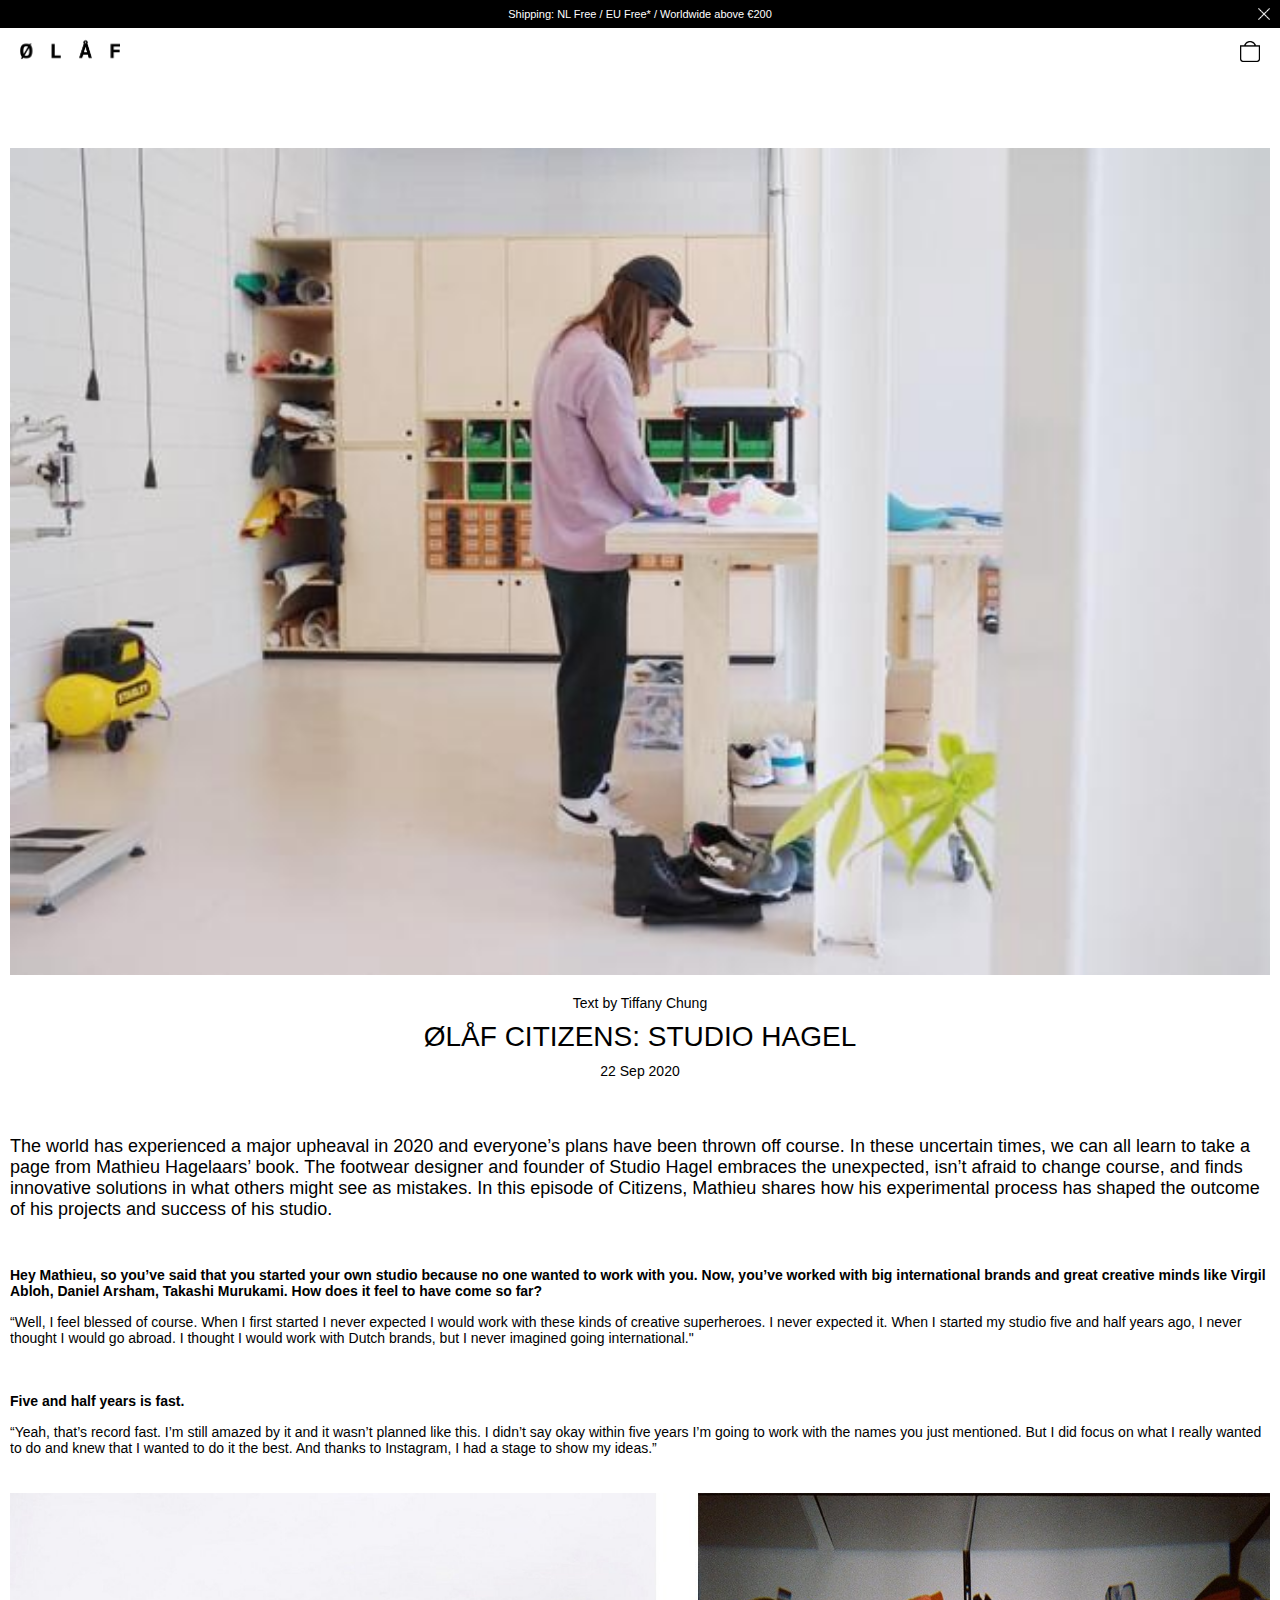
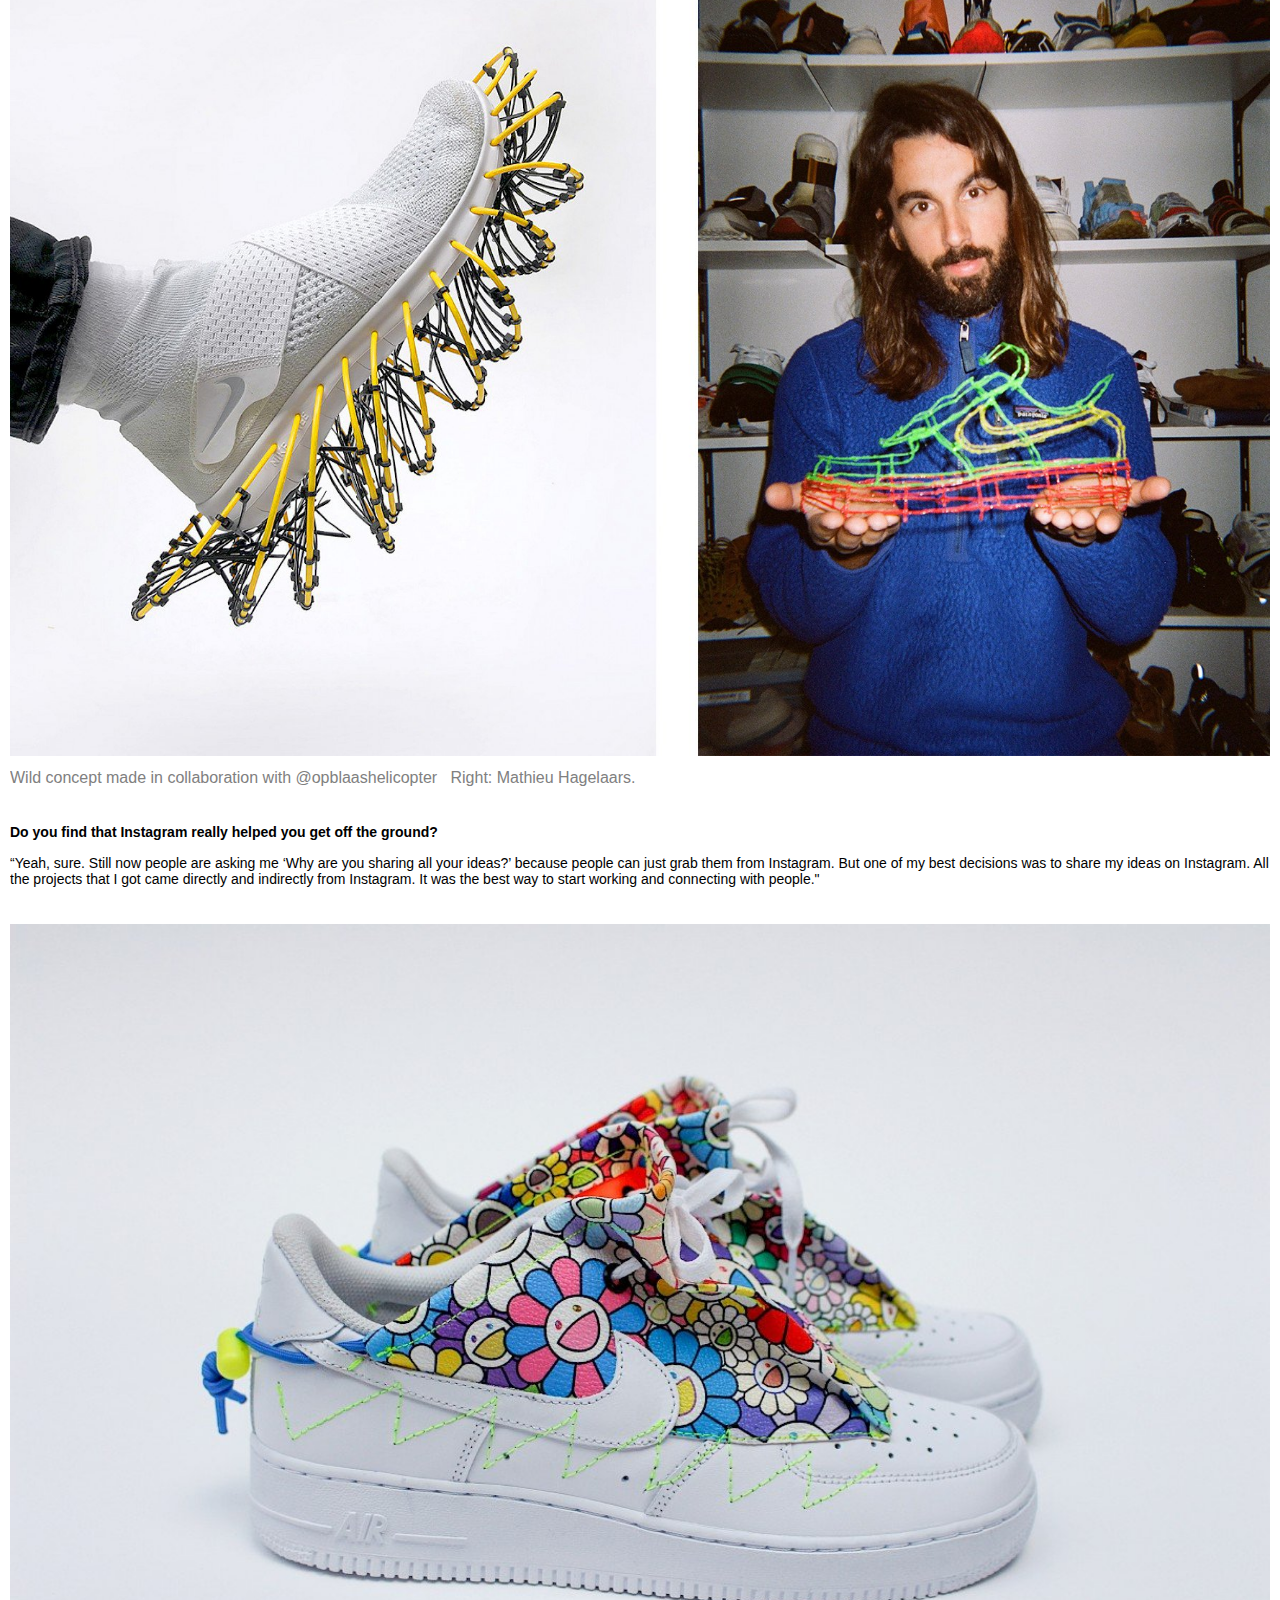
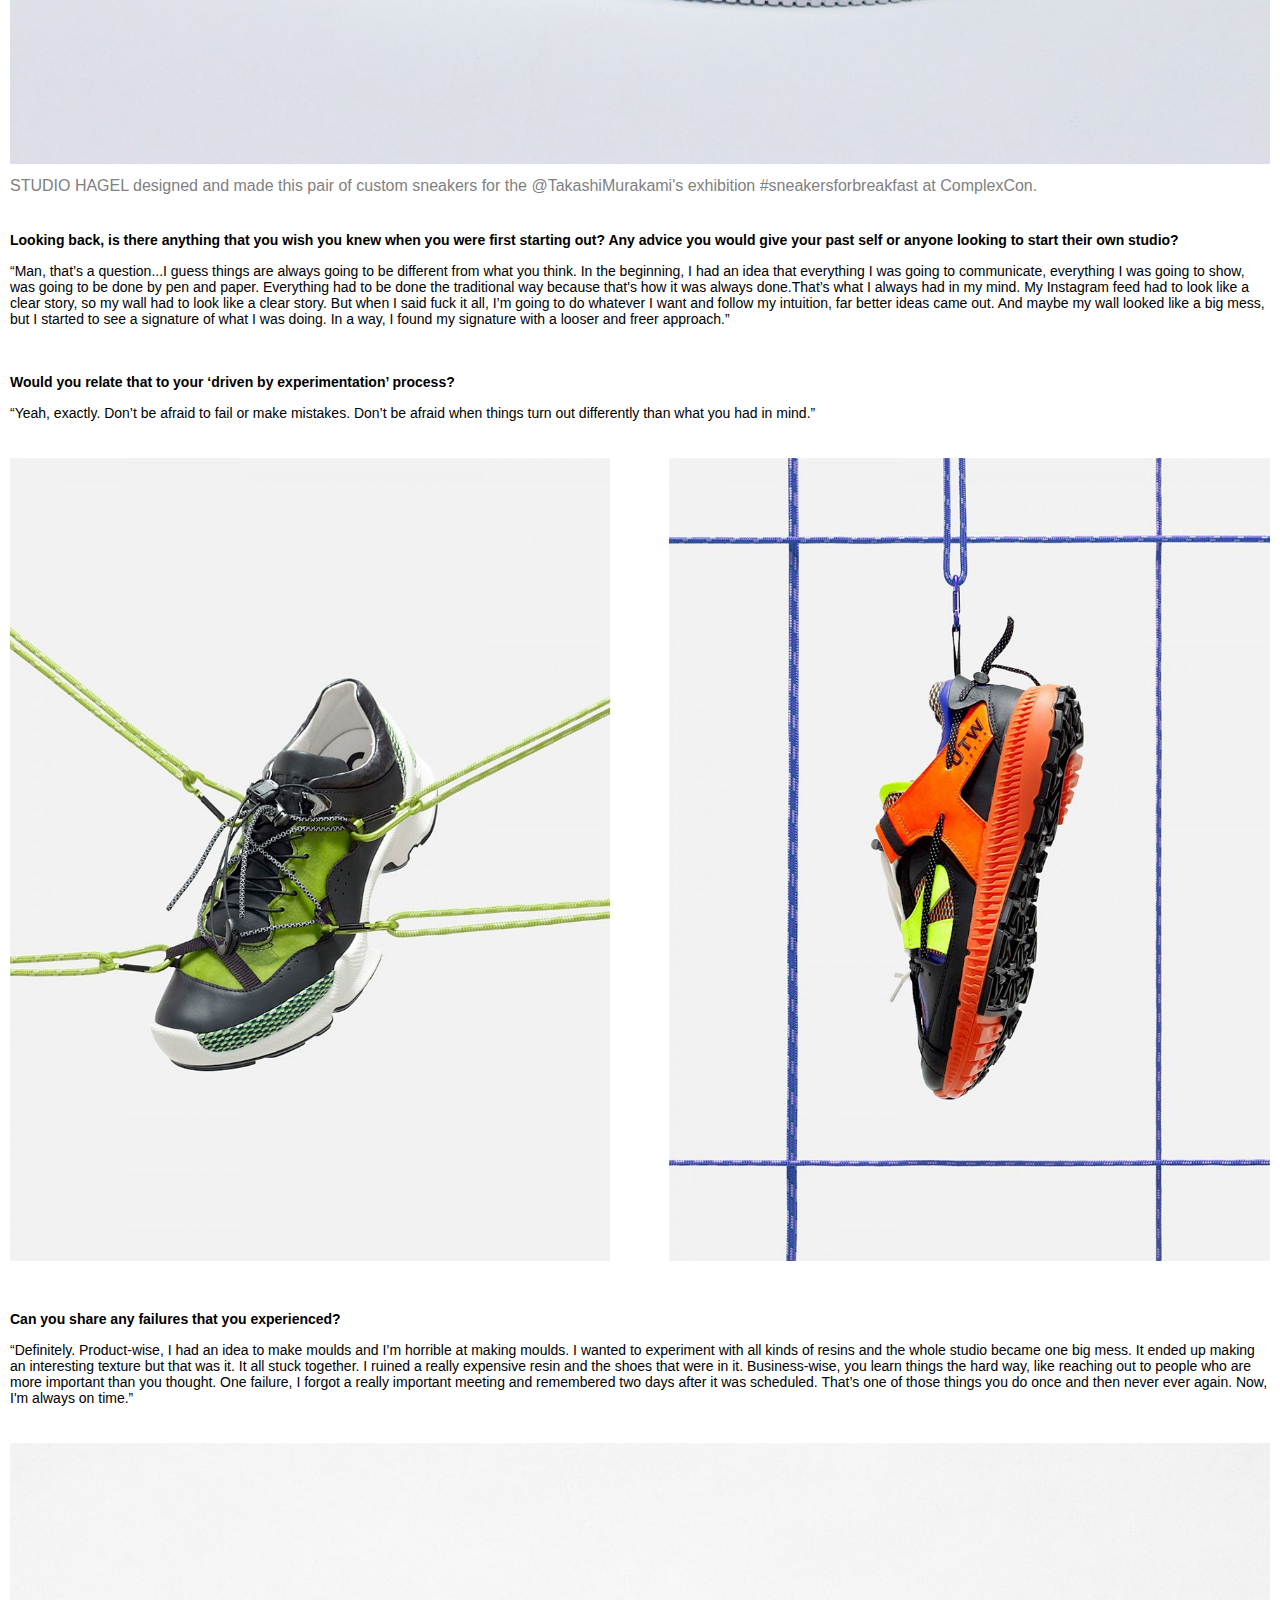
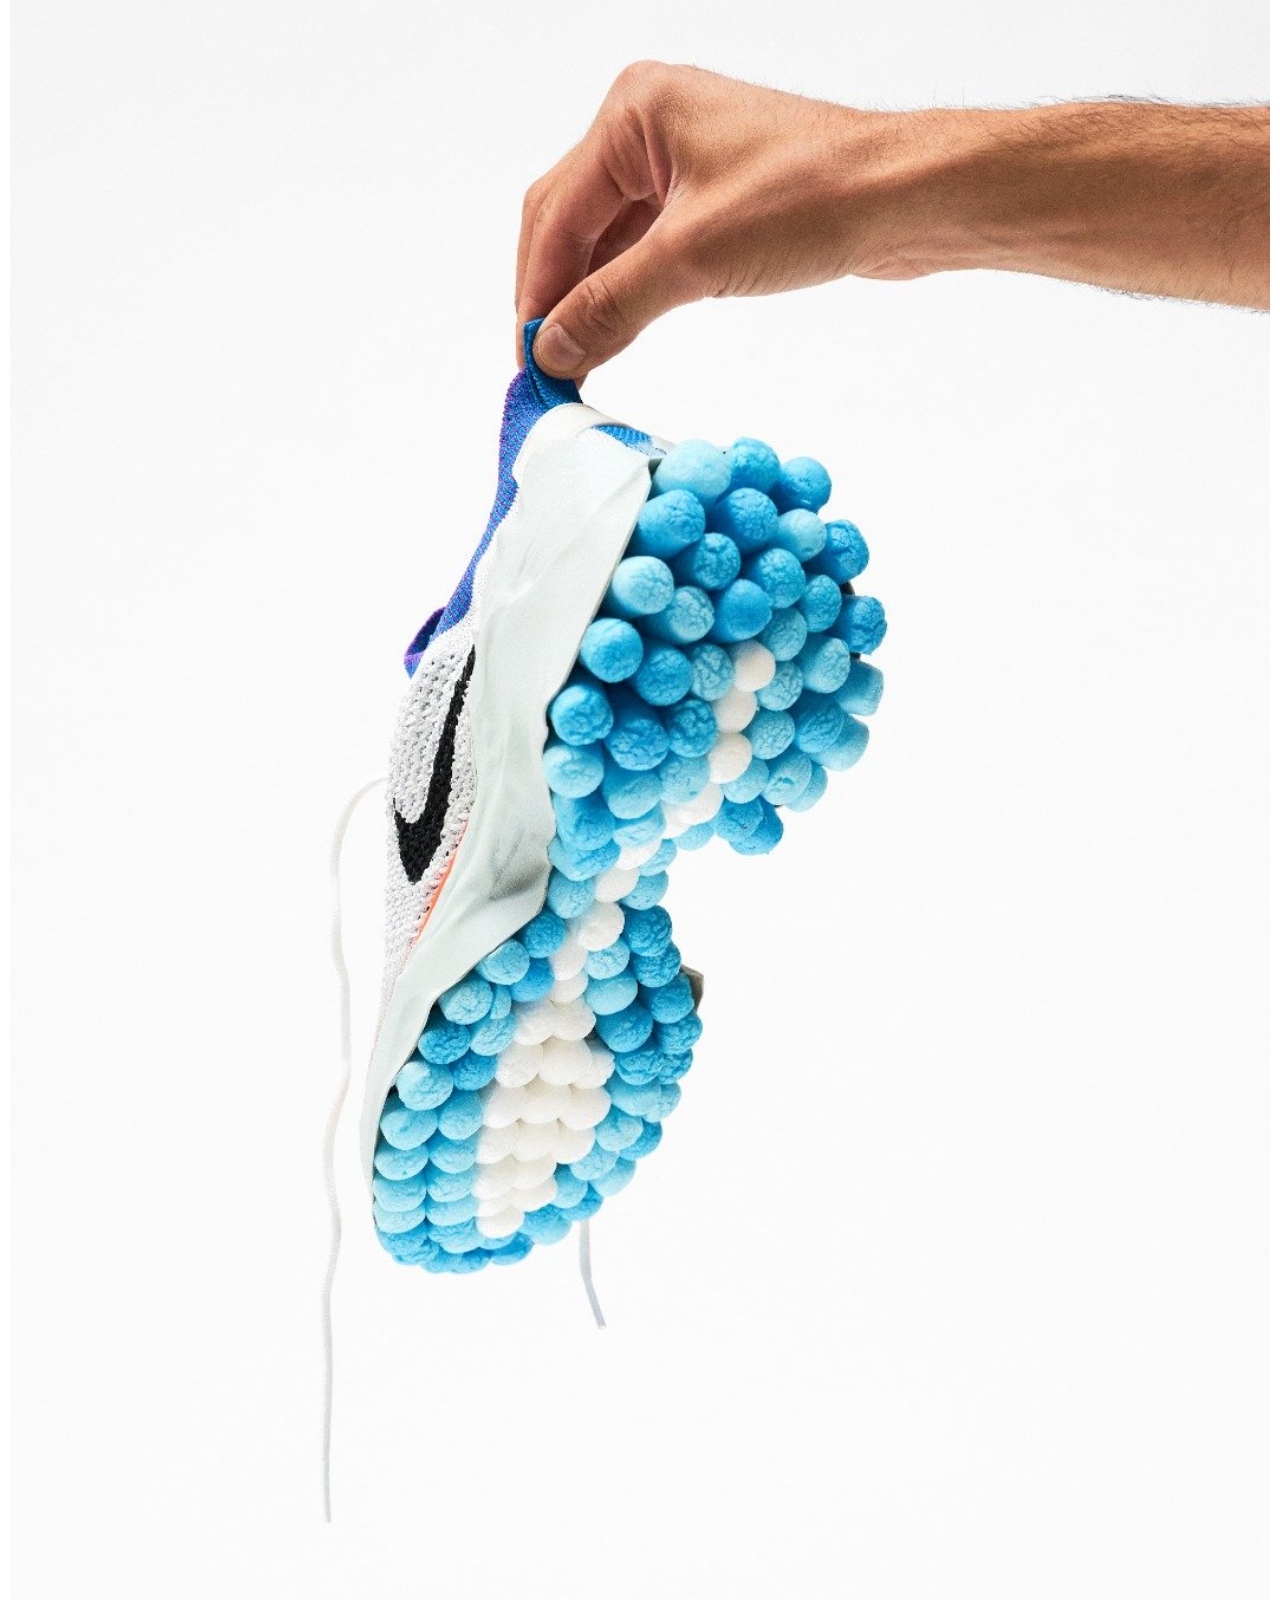
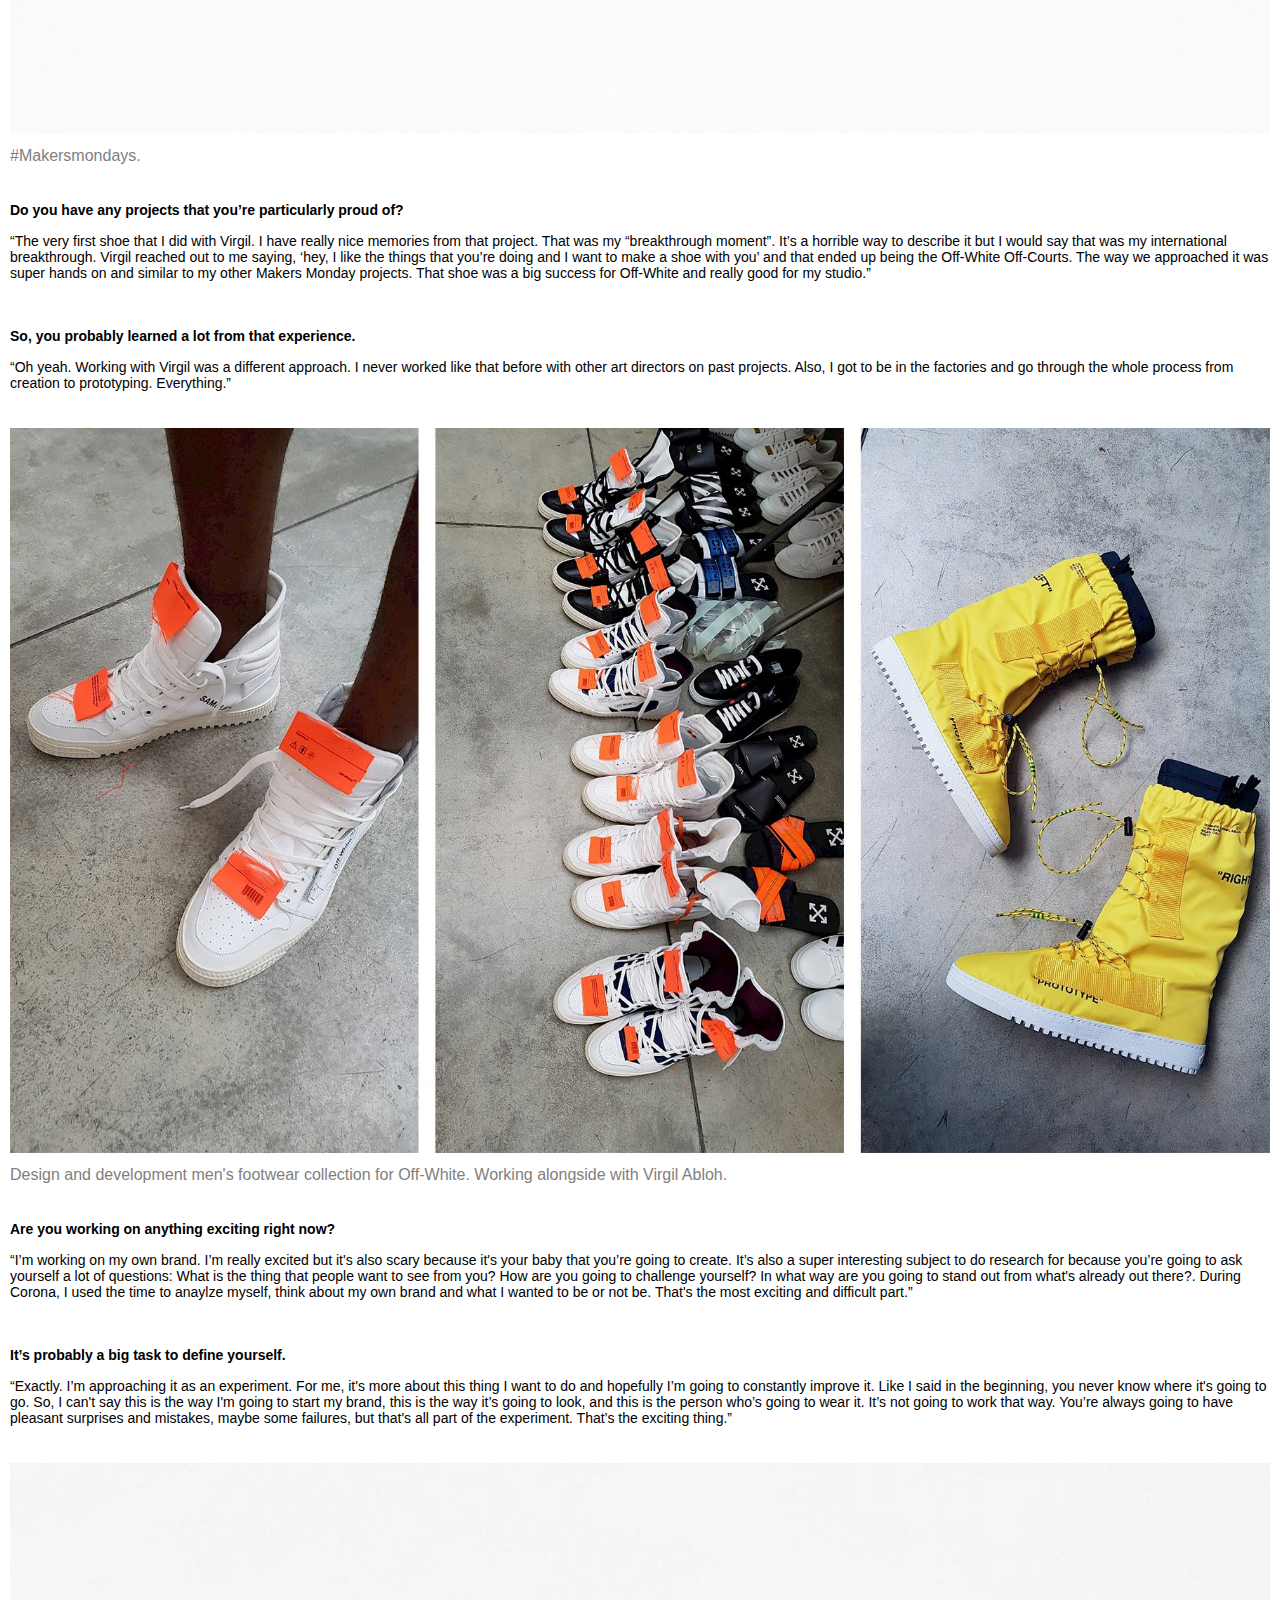
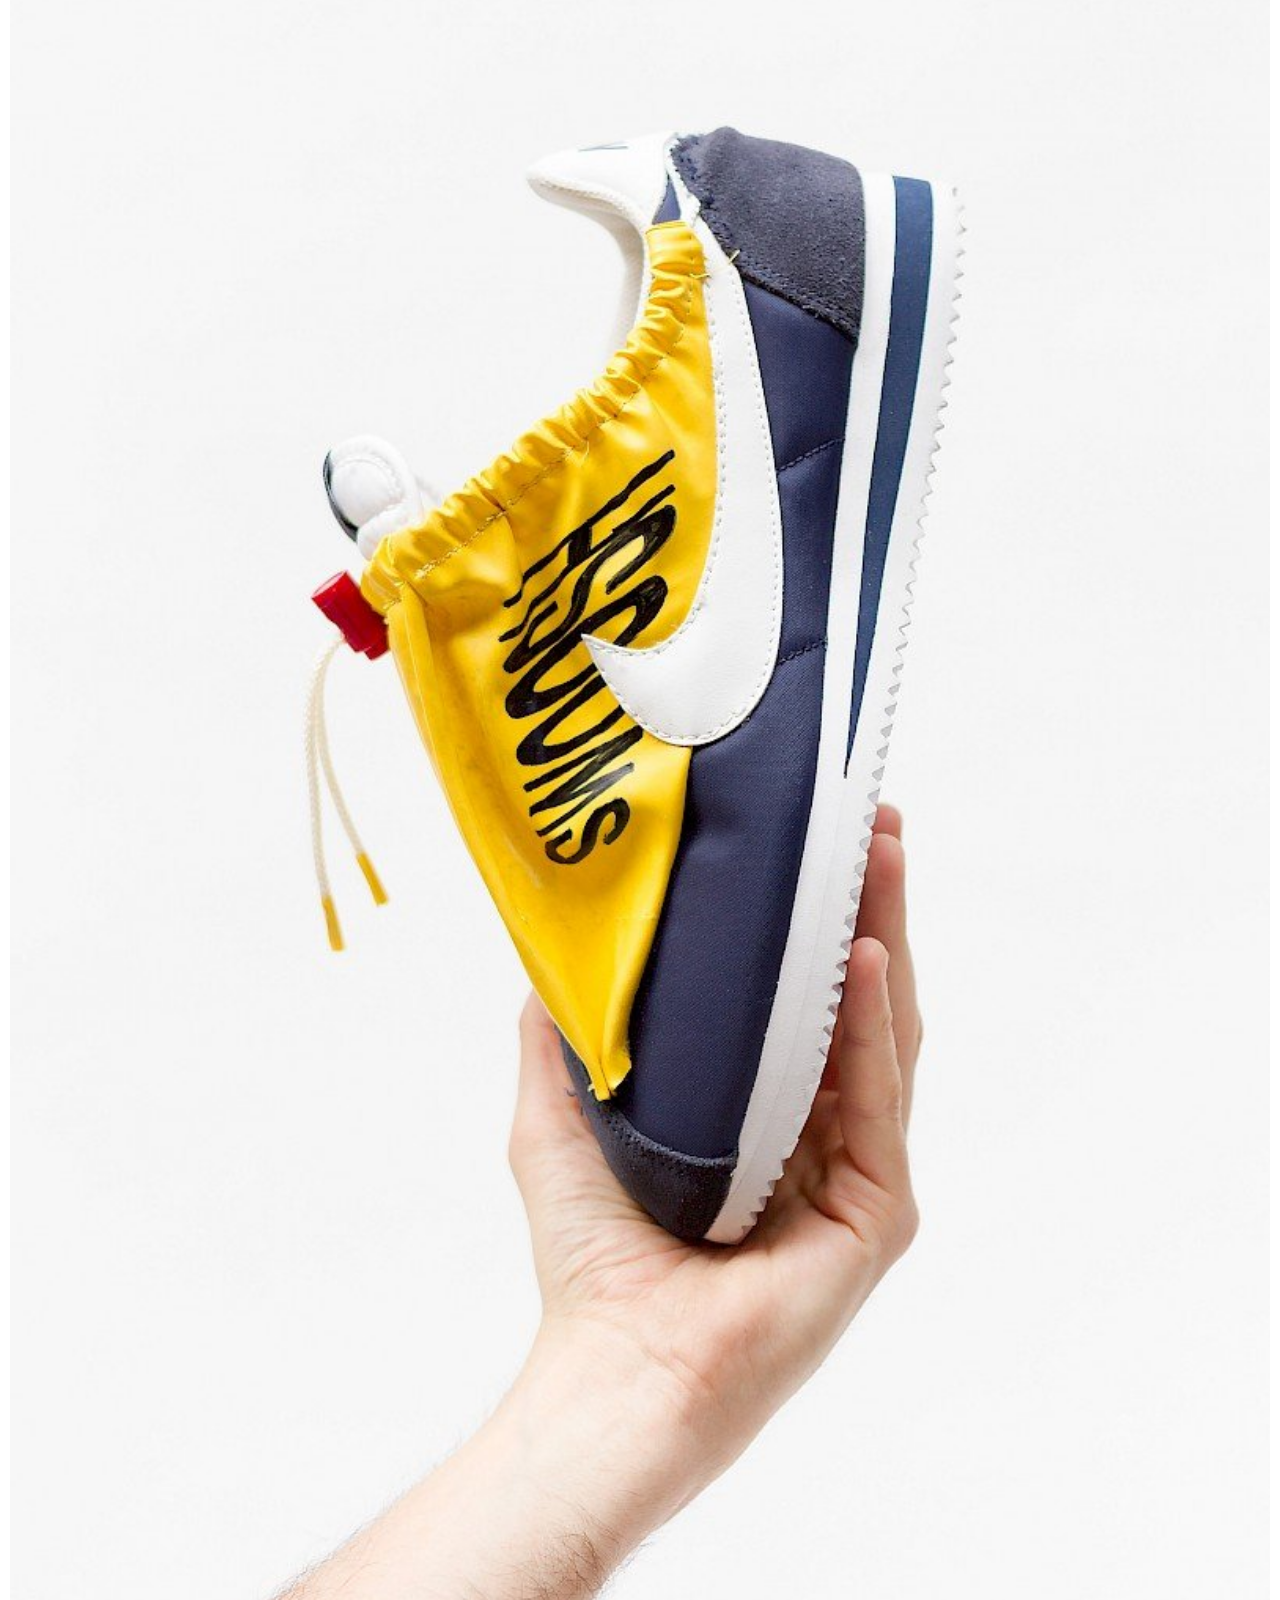
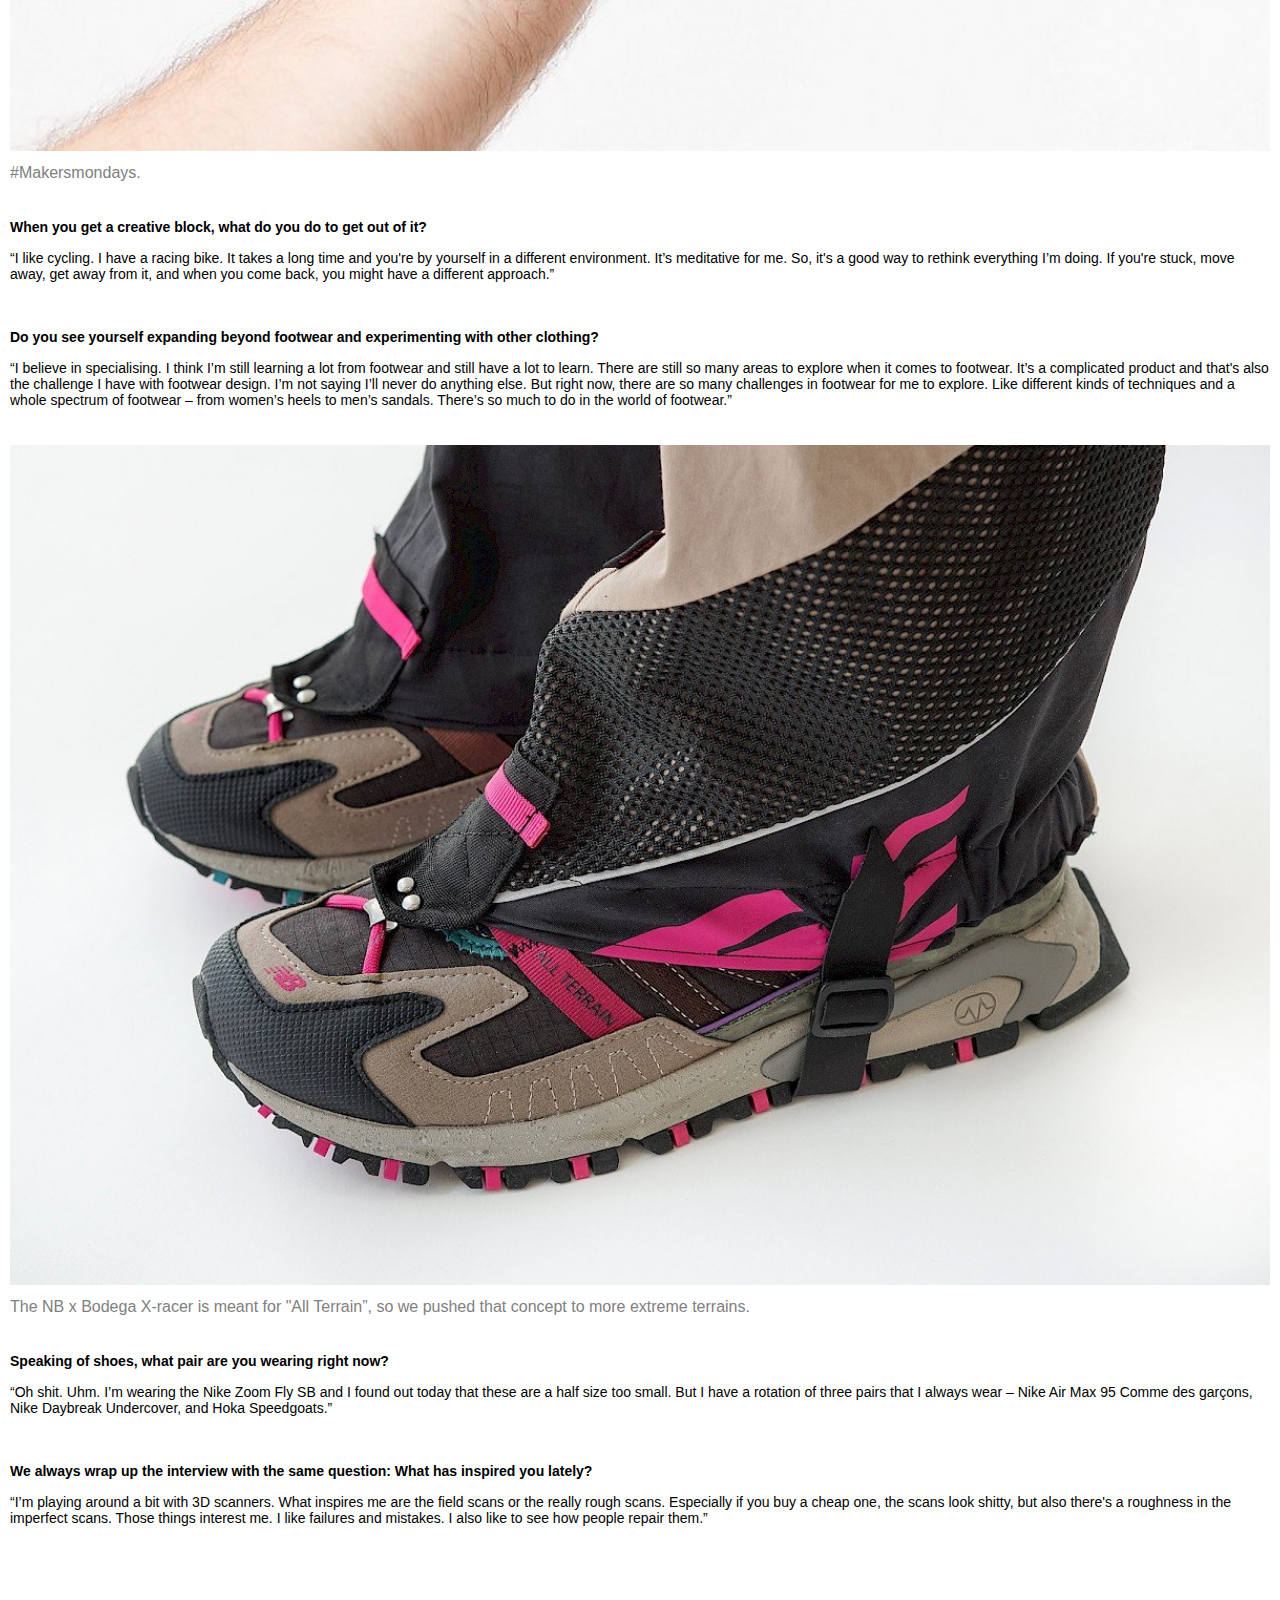
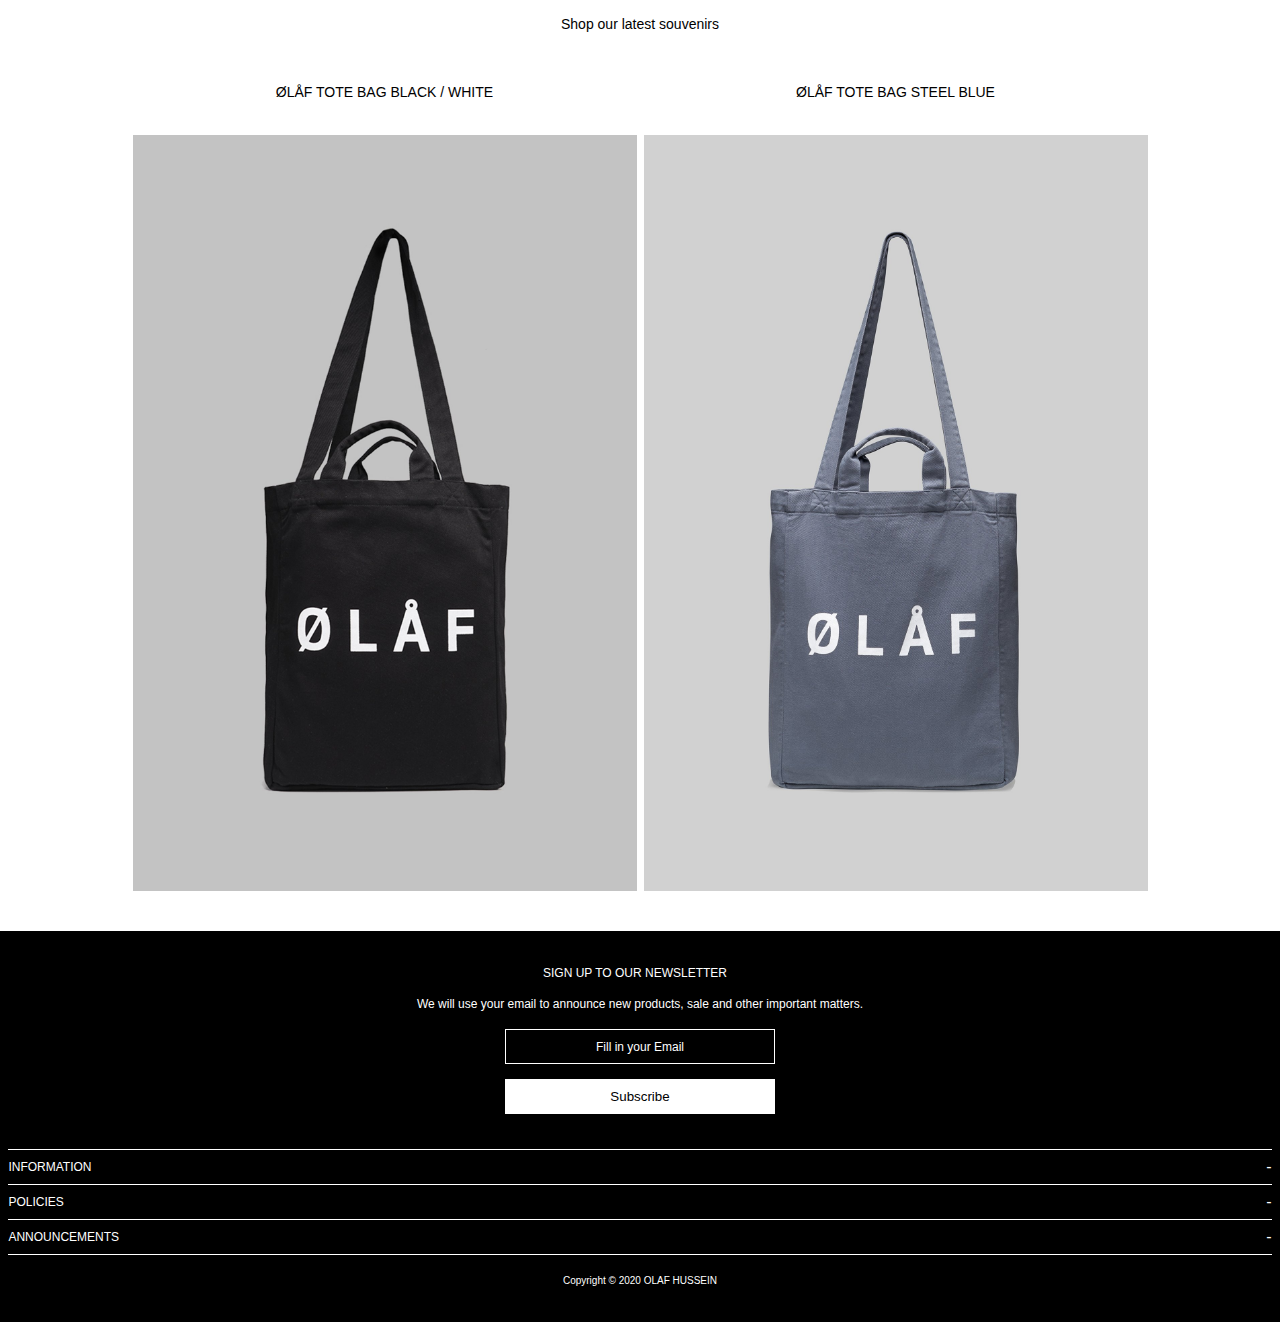
==== citizens.html @ 245f9834 "Add files via upload" ====
<!doctype html>
<html lang="en">
	
<head>
	<meta charset="UTF-8">
	<meta name="author" content="Dave van den Broek">
	<meta name="viewport" content="width=device-width, initial-scale=1">
	<link href="https://fonts.googleapis.com/css2?family=Raleway&display=swap" rel="stylesheet">	
	<title>ØLÅF (by Dave)</title>
	
	<link href="styles/style.css" rel="stylesheet">
	<link href="styles/style2.css" rel="stylesheet">
</head>

<body>
	<header>
		<section>
			<p>Shipping: NL Free / EU Free* / Worldwide above &euro;200</p>
			<button><img src="images/contents/icon_close.png" alt="hide shipping information"></button>
		</section>

		<nav>
			<a href="index.html"><img src="images/contents/Logo.png" alt="navigate to homepage"></a>
			<ul>
				<li>
					<a href="error.html">Men</a>
				</li>
				<li>
					<a href="error.html">Women</a>
				</li>
				<li>
					<a href="error.html">Citizens</a>
				</li>
				<li>
					<a href="error.html">Projects</a>
				</li>

				<li><a href="error.html">Info</a></li>
				<li><a href="error.html">Account</a></li>

			</ul>

			<button><a href="error.html"><img src="images/contents/icon_cart.png" alt="Shopping Cart"></a></button>
			<button><img src="images/contents/icon_menu.png" alt="Menu"></button> <!-- link moet zijn -->
		</nav>
	</header>











	<main class="citizens">
		<div>
			<section>
				<h1>ØLÅF CITIZENS: STUDIO HAGEL</h1>
				<p>Text by Tiffany Chung</p>
				<p>22 Sep 2020</p>
				<img src="images/contents/olaf_citizens1.jpg" alt="Art: Studio Hagel">
			</section>    

			<section class="intro">
				<p>The world has experienced a major upheaval in 2020 and everyone’s plans have been thrown off course. In these uncertain times, we can all learn to take a page from Mathieu Hagelaars’ book. The footwear designer and founder of Studio Hagel embraces the unexpected, isn’t afraid to change course, and finds innovative solutions in what others might see as mistakes. In this episode of Citizens, Mathieu shares how his experimental process has shaped the outcome of his projects and success of his studio.</p>
			</section>
			
			<section>
				<h3>Hey Mathieu, so you’ve said that you started your own studio because no one wanted to work with you. Now, you’ve worked with big international brands and great creative minds like Virgil Abloh, Daniel Arsham, Takashi Murukami. How does it feel to have come so far?</h2>
				<p>“Well, I feel blessed of course. When I first started I never expected I would work with these kinds of creative superheroes. I never expected it. When I started my studio five and half years ago, I never thought I would go abroad. I thought I would work with Dutch brands, but I never imagined going international."</p>
			</section>

			<section>
				<h3>Five and half years is fast.</h2>
				<p>“Yeah, that’s record fast. I’m still amazed by it and it wasn’t planned like this. I didn’t say okay within five years I’m going to work with the names you just mentioned. But I did focus on what I really wanted to do and knew that I wanted to do it the best. And thanks to Instagram, I had a stage to show my ideas.”</p>
			</section>

			<section>
				<img src="images/contents/citizens1.jpg" alt="Art work">
				<h4>Wild concept made in collaboration with @opblaashelicopter &nbsp Right: Mathieu Hagelaars.</h4>
			</section>
			
			<section>
				<h3>Do you find that Instagram really helped you get off the ground?</h3>
				<p>“Yeah, sure. Still now people are asking me ‘Why are you sharing all your ideas?’ because people can just grab them from Instagram. But one of my best decisions was to share my ideas on Instagram. All the projects that I got came directly and indirectly from Instagram. It was the best way to start working and connecting with people."</p>
			</section>

			<section>
				<img src="images/contents/citizens2.jpg" alt="Art work">
				<h4>STUDIO HAGEL designed and made this pair of custom sneakers for the @TakashiMurakami's exhibition #sneakersforbreakfast at ComplexCon.</h4>
			</section>

			<section>
				<h3>Looking back, is there anything that you wish you knew when you were first starting out? Any advice you would give your past self or anyone looking to start their own studio?</h3>
				<p>“Man, that’s a question...I guess things are always going to be different from what you think. In the beginning, I had an idea that everything I was going to communicate, everything I was going to show, was going to be done by pen and paper. Everything had to be done the traditional way because that's how it was always done.That’s what I always had in my mind. My Instagram feed had to look like a clear story, so my wall had to look like a clear story. But when I said fuck it all, I’m going to do whatever I want and follow my intuition, far better ideas came out. And maybe my wall looked like a big mess, but I started to see a signature of what I was doing. In a way, I found my signature with a looser and freer approach.”</p>
			</section>

			<section>
				<h3>Would you relate that to your ‘driven by experimentation’ process?</h3>
				<p>“Yeah, exactly. Don’t be afraid to fail or make mistakes. Don’t be afraid when things turn out differently than what you had in mind.”</p>
			</section>

			<section>
				<img src="images/contents/citizens3.jpg" alt="Art work">
			</section>

			<section>
				<h3>Can you share any failures that you experienced?</h3>
				<p>“Definitely. Product-wise, I had an idea to make moulds and I’m horrible at making moulds. I wanted to experiment with all kinds of resins and the whole studio became one big mess. It ended up making an interesting texture but that was it. It all stuck together. I ruined a really expensive resin and the shoes that were in it. Business-wise, you learn things the hard way, like reaching out to people who are more important than you thought. One failure, I forgot a really important meeting and remembered two days after it was scheduled. That’s one of those things you do once and then never ever again. Now, I'm always on time.”</p>
			</section>
			
			<section>
				<img src="images/contents/citizens4.jpg" alt="Art work">
				<h4>#Makersmondays.</h4>
			</section>

			<section>
				<h3>Do you have any projects that you’re particularly proud of?</h3>
				<p>“The very first shoe that I did with Virgil. I have really nice memories from that project. That was my “breakthrough moment”. It’s a horrible way to describe it but I would say that was my international breakthrough. Virgil reached out to me saying, ‘hey, I like the things that you’re doing and I want to make a shoe with you’ and that ended up being the Off-White Off-Courts. The way we approached it was super hands on and similar to my other Makers Monday projects. That shoe was a big success for Off-White and really good for my studio.”</p>
			</section>

			<section>
				<h3>So, you probably learned a lot from that experience.</h3>
				<p>“Oh yeah. Working with Virgil was a different approach. I never worked like that before with other art directors on past projects. Also, I got to be in the factories and go through the whole process from creation to prototyping. Everything.”</p>
			</section>

			<section>
				<img src="images/contents/citizens5.jpg" alt="Art work">
				<h4>Design and development men's footwear collection for Off-White. Working alongside with Virgil Abloh.</h4>
			</section>

			<section>
				<h3>Are you working on anything exciting right now?</h3>
				<p>“I’m working on my own brand. I’m really excited but it's also scary because it's your baby that you’re going to create. It’s also a super interesting subject to do research for because you’re going to ask yourself a lot of questions: What is the thing that people want to see from you? How are you going to challenge yourself? In what way are you going to stand out from what's already out there?. During Corona, I used the time to anaylze myself, think about my own brand and what I wanted to be or not be. That's the most exciting and difficult part.”</p>
			</section>

			<section>
				<h3>It’s probably a big task to define yourself.</h3>
				<p>“Exactly. I’m approaching it as an experiment. For me, it's more about this thing I want to do and hopefully I’m going to constantly improve it. Like I said in the beginning, you never know where it's going to go. So, I can't say this is the way I'm going to start my brand, this is the way it’s going to look, and this is the person who’s going to wear it. It’s not going to work that way. You’re always going to have pleasant surprises and mistakes, maybe some failures, but that's all part of the experiment. That’s the exciting thing.”</p>
			</section>

			<section>
				<img src="images/contents/citizens6.jpg" alt="Art work">
				<h4>#Makersmondays.</h4>
			</section>

			<section>
				<h3>When you get a creative block, what do you do to get out of it?</h3>
				<p>“I like cycling. I have a racing bike. It takes a long time and you're by yourself in a different environment. It’s meditative for me. So, it's a good way to rethink everything I’m doing. If you're stuck, move away, get away from it, and when you come back, you might have a different approach.”</p>
			</section>

			<section>
				<h3>Do you see yourself expanding beyond footwear and experimenting with other clothing?</h3>
				<p>“I believe in specialising. I think I’m still learning a lot from footwear and still have a lot to learn. There are still so many areas to explore when it comes to footwear. It’s a complicated product and that's also the challenge I have with footwear design. I’m not saying I’ll never do anything else. But right now, there are so many challenges in footwear for me to explore. Like different kinds of techniques and a whole spectrum of footwear – from women’s heels to men’s sandals. There’s so much to do in the world of footwear.”</p>
			</section>

			<section>
				<img src="images/contents/citizens7.jpg" alt="Art work">
				<h4>The NB x Bodega X-racer is meant for "All Terrain”, so we pushed that concept to more extreme terrains.</h4>
			</section>

			<section>
				<h3>Speaking of shoes, what pair are you wearing right now?</h3>
				<p>“Oh shit. Uhm. I’m wearing the Nike Zoom Fly SB and I found out today that these are a half size too small. But I have a rotation of three pairs that I always wear – Nike Air Max 95 Comme des garçons, Nike Daybreak Undercover, and Hoka Speedgoats.”</p>
			</section>

			<section>
				<h3>We always wrap up the interview with the same question: What has inspired you lately?</h3>
				<p>“I’m playing around a bit with 3D scanners. What inspires me are the field scans or the really rough scans. Especially if you buy a cheap one, the scans look shitty, but also there's a roughness in the imperfect scans. Those things interest me. I like failures and mistakes. I also like to see how people repair them.”</p>
			</section>
		</div>
		
		<div>
			<h3>Shop our latest souvenirs</h3>

			<section>
				<h3>ØLÅF TOTE BAG BLACK / WHITE</h3>
				<img src="images/contents/tote_black_01.jpg" alt="Tote Bag Black">
			</section>

			<section>
				<h3>ØLÅF TOTE BAG STEEL BLUE</h3>
				<img src="images/contents/totes_grey_01.jpg" alt="Tote Bag Steel">
			</section>	
		</div>
	</main>


















	<footer>
		<section>
			<h4>Sign up to our newsletter</h4>
			<p>We will use your email to announce new products, sale and other important matters.</p>
			
			<input type="emailadress" name="email" placeholder="Fill in your Email" required>
			<button type="submit">Subscribe</button>

		</section>


		<section>
			
			<section>
				<h2>Information</h2>
				<p>-</p>
				<ul>
					<li><a href="error.html">FAQ</a></li>
					<li><a href="error.html">Contact Information</a></li>
					<li><a href="error.html">Shipping & Returns</a></li>
					<li><a href="error.html">Payment Methods</a></li>
					<li><a href="error.html">Careers</a></li>
				</ul>
			</section>
			
			<section>
				<h2>Policies</h2>
				<p>-</p>
				<ul>
					<li><a href="error.html">Terms &amp; Conditions</a></li>
					<li><a href="error.html">Privacy Policy</a></li>
					<li><a href="error.html">Cookie Policy</a></li>
				</ul>
			</section>

			<section>
				<h2>Announcements</h2>
				<p>-</p>
				<ul>
					<li><a href="error.html">Instagram</a></li>
					<li><a href="error.html">Facebook</a></li>
					<li><a href="error.html">Spotify</a></li>
				</ul>
			</section>
		</section>

		<p>Copyright &copy; 2020 OLAF HUSSEIN</p>
	</footer>

	<script src="scripts/script.js"></script>
</body>
	
</html>
---- styles/style.css ----
/* CSS Document */
/********** IMPORT ***********/
@font-face {
	font-family: 'fakt';
	src: url(typeface/FaktPro-Blond.ttf);
}
@font-face {
	font-family: 'faktMedium';
	src: url(typeface/FaktPro-Regluar.ttf);
}

/*********** PRE-SETS ***********/
*, *::after, *::before {
  box-sizing:border-box;  
  margin: 0;
  padding: 0;
  font-family: 'fakt', sans-serif;
  font-weight: 145;
}



/****************************>>> HEADER <<<******************************/

header {
  position: sticky;
  top: 0;
  z-index: 100; /* zodat de header boven aan ligt */
}

header section:first-of-type {
  font-size: 11px;
  color: white;
  display: flex;
  justify-content: center;
  background-color: black;
  padding: 8px;
  /* display: relative; */
}

header section:first-of-type button img {
  height: 12px;
  width: auto;
  /* display: absolute; */
  /* right: 0px; */
  /* display: none; */
}
header section:first-of-type button {
  background: transparent;
  border: none;
  outline: none;
  justify-content: end;
  position: fixed;
  right: 10px;
}

header > section:first-of-type.ontzichtbaar {
  display: none;
}


header nav {
  display: flex;
  justify-content: space-between;
  /* flex-direction: row-reverse; */
  background-color: white;
  align-items: center;
  height: 50px;
  padding: 0 20px 0 20px;
}

header nav ul {
  position: absolute;
  left: 0px;
  top: 79px;
  height: calc(100vh - 79px);
  background-color: black;
  display: flex;
  flex-direction: column;
  padding-top: 20px;
  width: 75%;
  list-style: none;
  transform: translateX(-75vw);
  transition: 0.3s ease-out;
  padding: 35px 15px 35px 5px;
}

header nav ul li {
  margin-bottom: 16px;
}
header nav ul li a:hover {
  color: rgb(145, 145, 145);
}

header nav ul a {
  color: black;
  text-decoration: none;
  font-size: 14px;
  padding: 14px;
}

header nav a:first-of-type img {
  height: auto;
  max-width: 100px;
  /* padding: 0 10px 0 10px; */
  
}

header nav button {
  background: transparent;
  border: none;
  outline: none;
}


header nav button a img {
  width: 20px;
  height: 19px;
}
header nav button img {
  width: 20px;
  height: 19px;
}

nav button:last-of-type {
  display: block;
  order: -1;
}

nav ul li a {
  color: white;
  opacity: 0%;
  transition: .3s;
}



/****** VOOR DE 2 VERSCHILLENDE UL's *******/

/* nav ul:first-of-type {
  order: 1;
}
nav ul:last-of-type {
  order: 3;
}
nav a:first-of-type {
  order: 2;
}
nav button:first-of-type {
  order: 4;
}
nav button:last-of-type {
  display: none;
  order: -1;
} */

/* 
@media screen and (max-width: 798px) {
  body {
    overflow-x: hidden;
  }



  nav ul li a {
    color: white;
    opacity: 0%;
    transition: 3s; /***>>>>>> WERKT NOG NIET <<<<*/




nav ul.zichtbaar {
  transform: translateX(0);
}
nav ul li a {
  opacity: 100%;
}









@media screen and (min-width: 798px) {

  nav button:last-of-type {
    display: none;
  }



} 


















/****************************>>> HEADER END <<<******************************/

/* main section:first-of-type {
  background-image: url("//images/contents/Banner_Men.jpg");
  width: 50%;
} */

/* background-image: url("//images/contents/Banner_Women.jpg"); */





/****************************>>> MAIN <<<******************************/


main {
  overflow-x: hidden;
}

main nav {
  display: flex;
  position: relative; 
}

main nav a {
  width: 50%;
  position: relative;
  outline: none;
}

main nav img{
  width: 100%;
}


main>nav>a>h2{
  position: absolute;
  top: 0;
  left: 0;
  bottom: 0;
  right: 0;

  display: flex;
  justify-content: center;
  align-items: center;

  text-decoration: none;
  -webkit-text-stroke: 1.5px white;
  -webkit-text-fill-color: transparent;
  font-size: 4.5em;
  font-weight: 700;
  text-transform:uppercase;
}
main>nav>a:last-of-type>h2 {
  transform: scaleX(.75);
}

main nav a h2:hover {
  -webkit-text-fill-color: white;
}

main nav a:focus h2{
  -webkit-text-stroke: 1.5px rgb(48, 75, 114);
} /* WERKT NOG NIET ###>>> deze 2 in javascript maken omdat ik event listener op a nodig heb */



@media screen and (min-width: 640px) {
  
  main>nav>a:last-of-type>h2 {
    transform: scaleX(.8);
  }
  main>nav>a>h2{
    font-size: 6.2em;
  }


}
/* .citizens div{ 
  max-width: 45vw;
  margin: 20px 10px 0 10px;
  flex-direction: row;
  flex-wrap: wrap; */
/*   
  object-fit: cover;
  width: 300px;
  height: 330px; */





/* 
.citizens div p {
  max-width: 150px;
  background-color: cornflowerblue;
}
.citizens div p:first-of-type {
  width: 65px;
  background-color: coral;
}
.citizens div:first-of-type img {
  width: max-content;
  max-width: 40vw;
  height: 200px;
}
.citizens div:last-of-type img {
  width: max-content;
  max-width: 40vw;
  height: 240px;
  
} */





main>section:first-of-type {
  padding: .7em;
}


/***** GRID *****/

.spotlightProducts {
  display: grid;
  grid-template-columns: 1fr 1fr;
  grid-template-rows: auto 1fr 1fr 1fr 60vw;
  grid-gap: .5em;
  /***** MOET NOG DOEN: @MEDIA *****/
}

.spotlightProducts a {
  text-decoration: none;
  color: black;
  display: flex;
  flex-direction: row;
  flex-wrap: wrap;
  justify-content: space-between;
}

.spotlightProducts h2 {
  font-size: 1em;
  font-weight: 300;
  justify-content: flex-start;
  max-width: calc(100% - 50px);
  margin-bottom: 15px;
  font-size: 13px;
}
.spotlightProducts p {
  max-width: 50px;
  /* border: dotted 2px red; */
  justify-content: flex-end;
  font-family: 'faktMedium', sans-serif;
  font-size: 13px;
}

.spotlightProducts img {
  max-width: 100%;
  height: auto;
  max-height: 700px;
  order: -1;
  margin-bottom: 15px;
}




/* main>section:first-of-type>a:first-of-type{
  display: flex;
  flex-direction: column;
  align-content: flex-start;
} */
main>section:first-of-type>a:first-of-type, main>section:first-of-type>a:nth-of-type(2) {
  padding: 1em 0 calc(1em + 2vw) 0;
  display: flex;
  justify-content: flex-start;
  margin-bottom: 27px;
}

main>section:first-of-type>a:first-of-type>img, main>section:first-of-type>a:nth-of-type(2)>img {
  width: 100%;
  height: 240px;
  object-fit: cover;
}

main>section:first-of-type>a:first-of-type>p, main>section:first-of-type>a:nth-of-type(2)>p{
  /* border: dotted 2px red; */
  max-width: none;
  width: 70px;
  padding-bottom: .45em;
}
main>section:first-of-type>a:first-of-type>h3, main>section:first-of-type>a:nth-of-type(2)>h3{
  /* border: dotted 2px red; */
  max-width: 100%;
  text-transform: uppercase;
  font-size: 14px;
  padding-right: 15px;
}


main>section>a:nth-last-of-type(2), main>section>a:last-of-type {
    align-content: flex-start;
    padding-top: 50px;
}

main>section>a h5 {
  text-transform: uppercase;
  padding-bottom: 5px;
  border-bottom: solid 1px black;
  /* flex-wrap: nowrap;
  flex-direction: column; */
}
main>section>a:nth-last-of-type(2)>p, main>section>a:last-of-type>p{
  min-width: 40vw;
  padding-top: 10px;
}

main>section>a:nth-last-of-type(2) img, main>section>a:last-of-type img{
  width: 100%;
  height: auto;
  object-fit: scale-down;
}














/****************************>>> MAIN END <<<******************************/












/****************************>>> FOOTER <<<******************************/

footer {
  background-color: black;
  color: white;
  padding: .7em;
  display: flex;
  flex-wrap: wrap;
  flex-direction: column;
  font-size: 12px;
  /* border: dotted 2px yellow; */
  align-content: center;

}

footer h4 {
  font-size: 12px;
  font-weight: 140;
  padding: 2px 10px 2px 0;
  /* border: dotted 2px red; */
  display: inline-block;
  text-transform: uppercase;
}
footer>section:first-of-type>p {
  padding: 15px 0 3px 0;
}

footer>section:first-of-type {
  display: flex;
  flex-direction: column;
  align-items: center;
  /* border: dotted 2px blue; */
  padding: 25px 0 35px 0;
}

input {
  width: 270px;
  height: 35px;
  margin: 15px 0;
  padding: 0 10px;
  text-align: center;
  border-radius: 0;
  border: 1px solid white;
  background-color: black;
  color: white;
  outline: none;
}
input::placeholder {
  color: white;
  font-weight: 100;
  font-size: 12px;
}
footer>section>button {
  width: 270px;
  height: 35px;
  text-align: center;
  border-radius: 0;
  border: none;
  background-color: white;
  outline: none;
}








/****>>> Fold out menu <<<****/

footer>section>section {
  border-top: solid 1px white;
}

footer>section:last-of-type {
  border-bottom: solid 1px white;
  width: 100%;
}

footer>section>section h2 {
  list-style: none;
  padding: 10px 0 10px 0;
  width: 95%;
  font-size: 12px;
  text-transform: uppercase;
}
footer>section>section h2:hover {
  color: rgb(212, 212, 212);
}

footer>section>section>ul>li>a:hover {
  color: rgb(212, 212, 212);
}
footer>section>section>ul>li {
  padding-top: 10px;
}
footer>section>section>ul {
  list-style: none;
  display: none;
}
footer>section>section>ul.laatZien {
  display: unset;
}
/* .laatZien {
  display: visible;
} */


footer>section>section>ul>li:last-of-type {
  padding-bottom: 30px;
}

footer>section>section>ul>li>a {
  text-decoration: none;
  color: white;
}

footer section>section>p {
  align-self: center;
  font-size: 16px;

  /* transform-origin: rotate(12deg); */
  color: white;
}

footer>section:last-of-type>section:first-of-type {
  display: flex;
  flex-flow: row wrap;
  justify-content: space-between;
}
footer>section:last-of-type>section:nth-of-type(2) {
  display: flex;
  flex-flow: row wrap;
  justify-content: space-between;
}
footer>section:last-of-type>section:last-of-type {
  display: flex;
  flex-flow: row wrap;
  justify-content: space-between;
}






footer>p {
  align-self: center;
  /* border: dotted 2px rgb(73, 16, 75); */
  font-size: 10px;
  padding: 20px 0 27px 0;
}








/****>>> ERROR PAGE <<<****/

.error {
  justify-content: center;
  text-align: center;
  margin-bottom: 200px;
}

.error main {
  height: calc(100vh - 470px);
  padding: 20vw;
}
.error div {
  float: right;
  width: 300px;
  border: 3px solid #73AD21;
  padding: 10px;
}
---- styles/style2.css ----
/****************************>>> CITIZENS PAGE <<<******************************/

.citizens div>section {
    display: block;
  }
  
  .citizens div {
    display: grid;
    grid-template-columns: 1fr 1fr;
    grid-template-rows: auto;
    
    grid-gap: .5em;
    margin-top: 50px;
  }
  
  .citizens section {
    grid-column-start: 1;
    grid-column-end: 3;
  }
  
  .citizens main{
    width: calc(100% - 1.4em);
    display: flex;
    flex-flow: row nowrap;
    padding: 50px;
  }
  
  .citizens img {
    width: 100%;
    order: -3;
    padding: 20px 0 10px 0;
  }
  
  .citizens main>section {
    max-width: calc(100vw - 11.4em);
    margin: auto;
    padding: 20px 15px 20px 15px;
  }
  
  .citizens section:first-of-type {
    display: flex;
    flex-direction: column;
    margin-bottom: 30px;
    text-align: center;
  }
  
  .citizens {
    margin: 0 10px 0 10px;
    font-size: 14px;
  }
  .citizens h1 {
    order: -1;
    font-weight: 500;
  }
  .citizens h3 {
    margin: 30px 0 15px 0;
    font-weight: 600;
    order: -3;
    font-size: 14px;
  }
  .citizens h4 {
    font-size: 16px;
    color: grey;
    order: 3;
  }
  .citizens p {
    margin: 10px 0 10px 0;
  
  }
  .citizens p:first-of-type {
    order: -2;
    font-weight: 500;
  }
  
  .intro p{
    font-size: 18px;
    font-weight: 100;
  }
  
div:last-of-type section {
  width: 40%;
}
div:last-of-type h3{
  width: 100%;
  text-align: center;
  font-weight: 200;
}

div:last-of-type {
  display: flex;
  flex-flow: row wrap;
  justify-content: center;
}
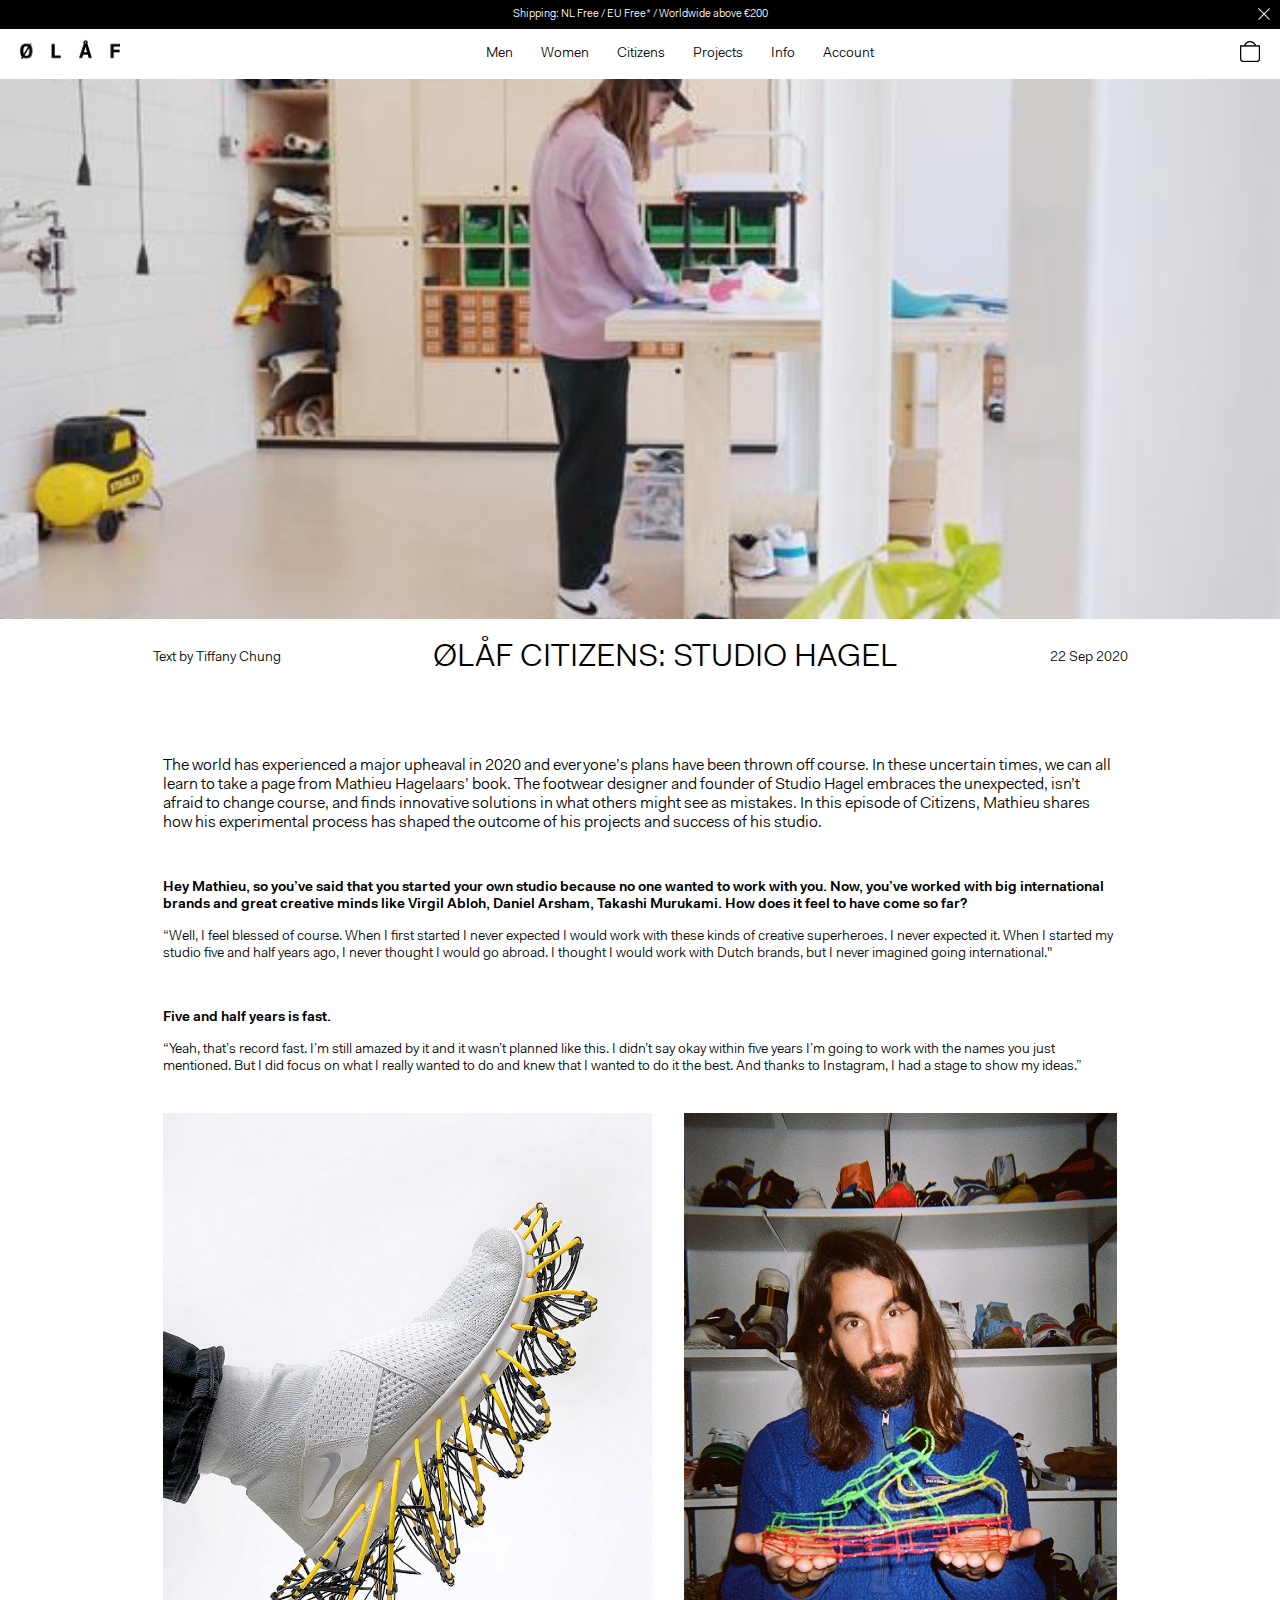
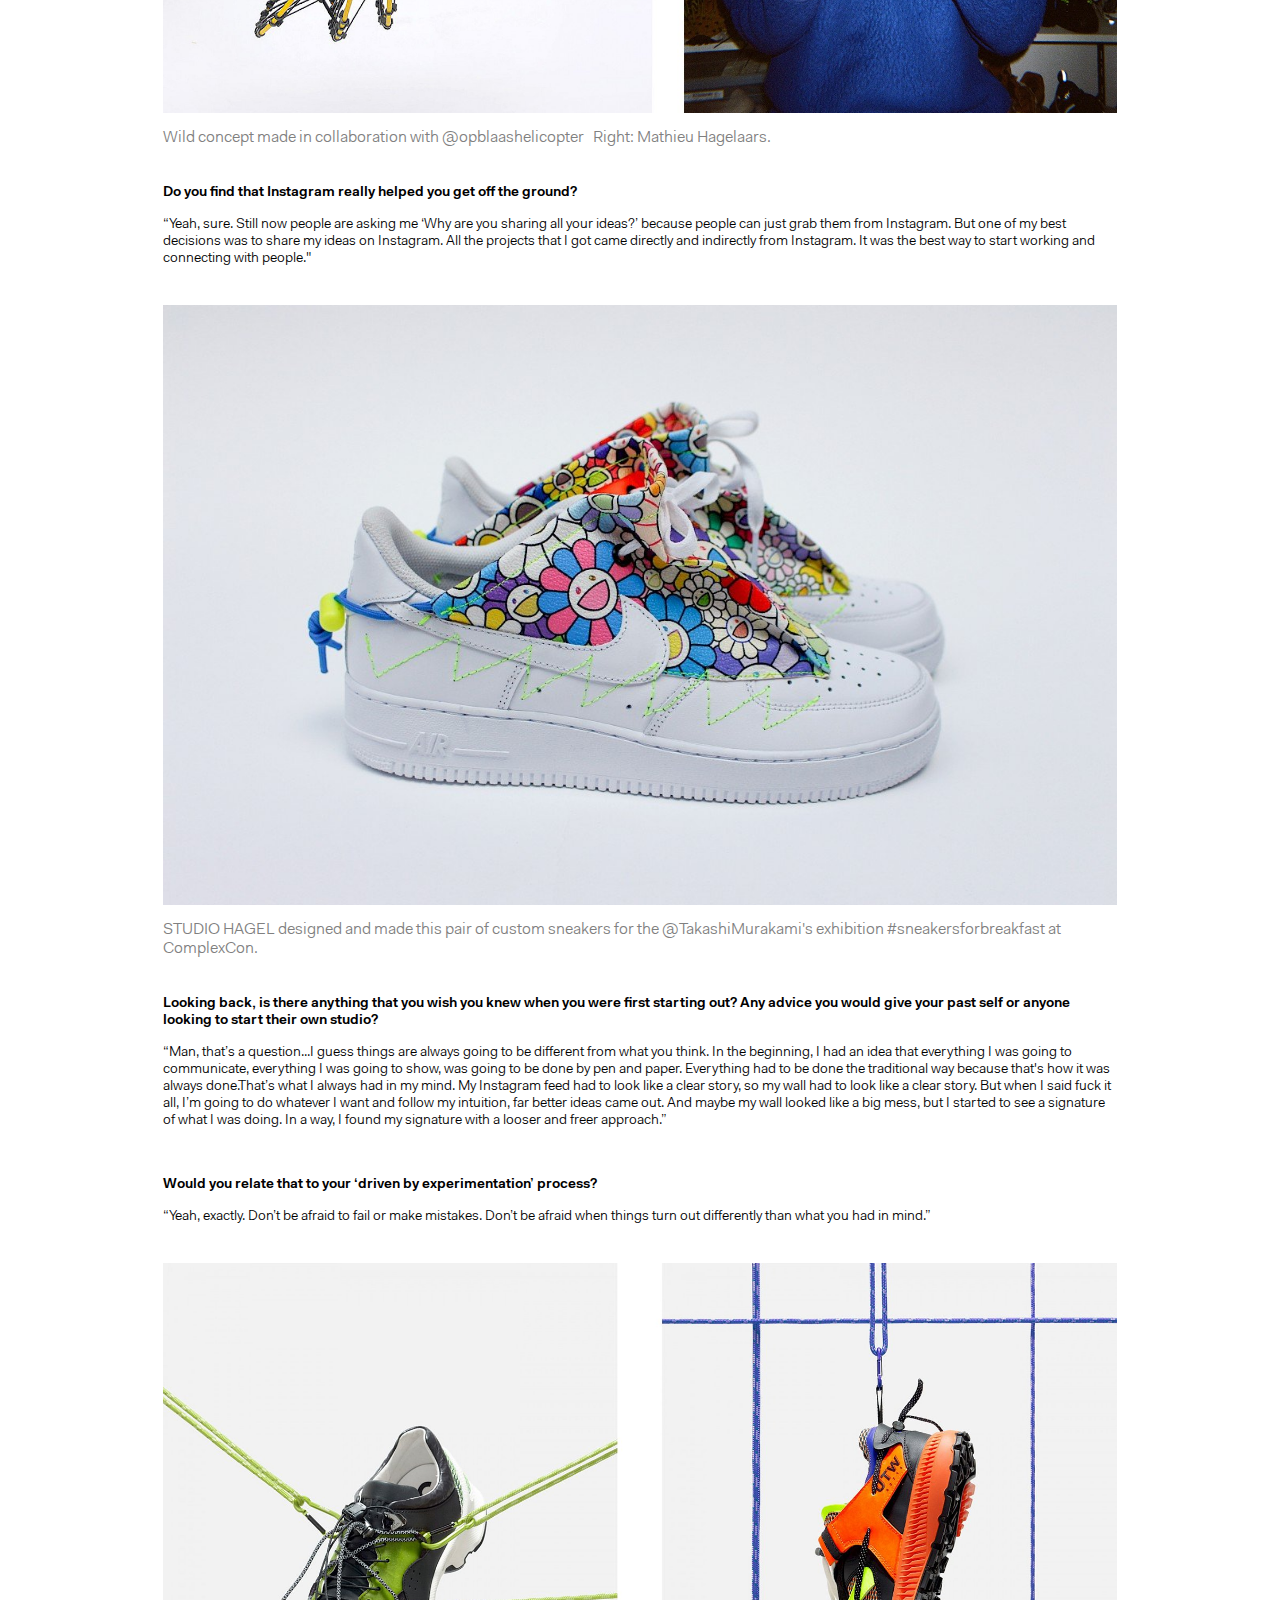
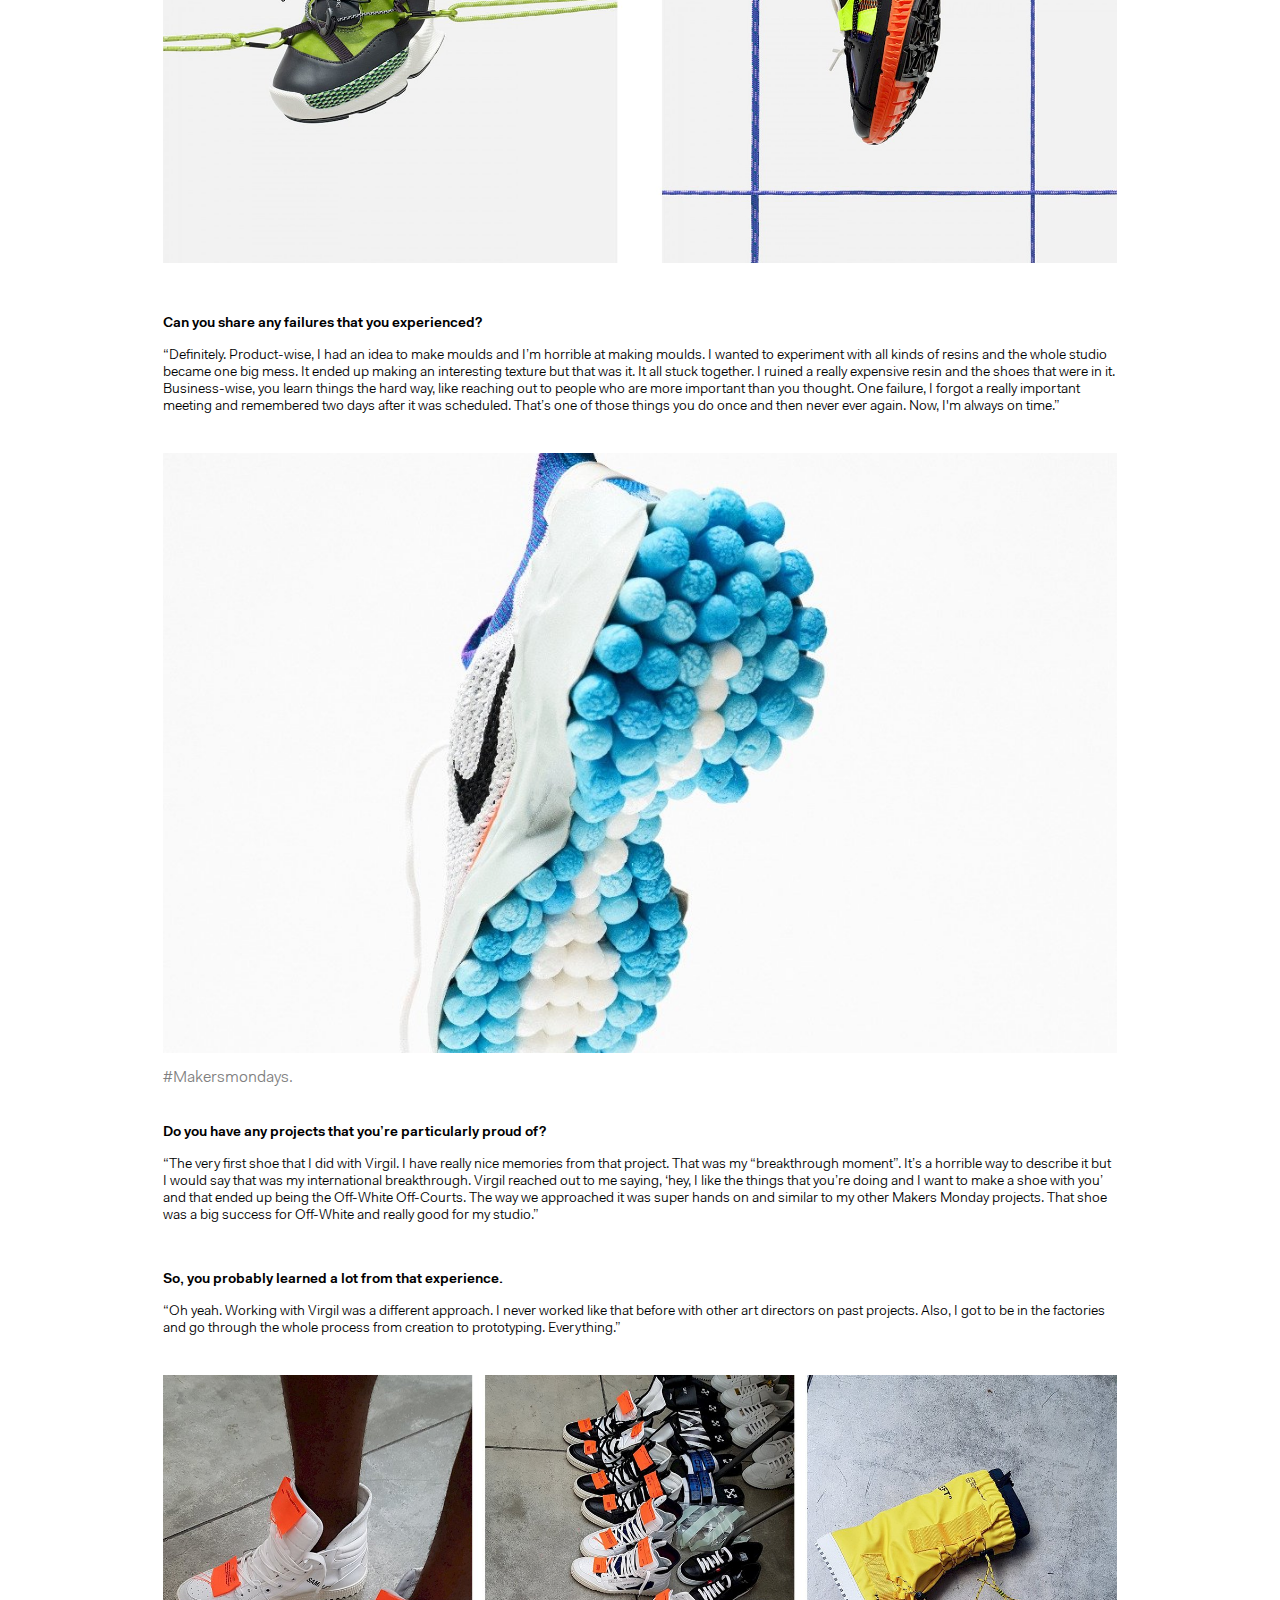
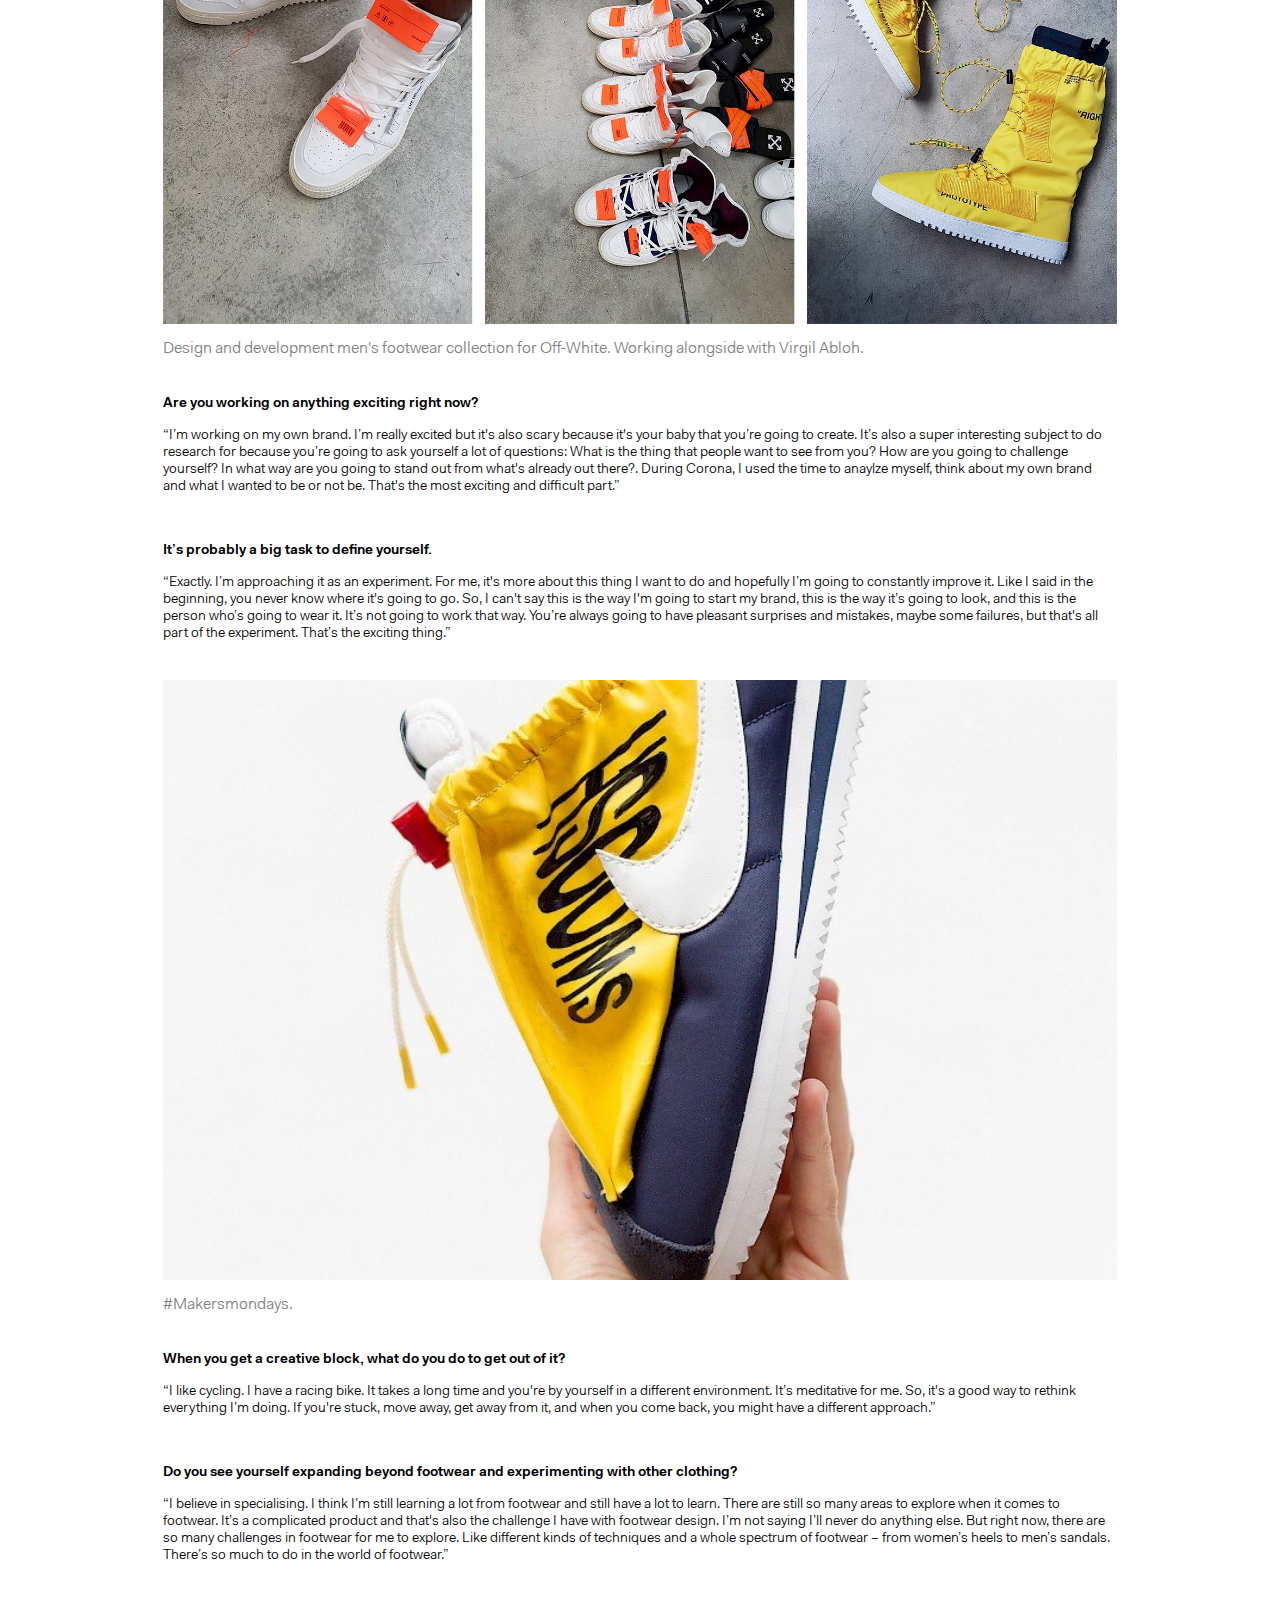
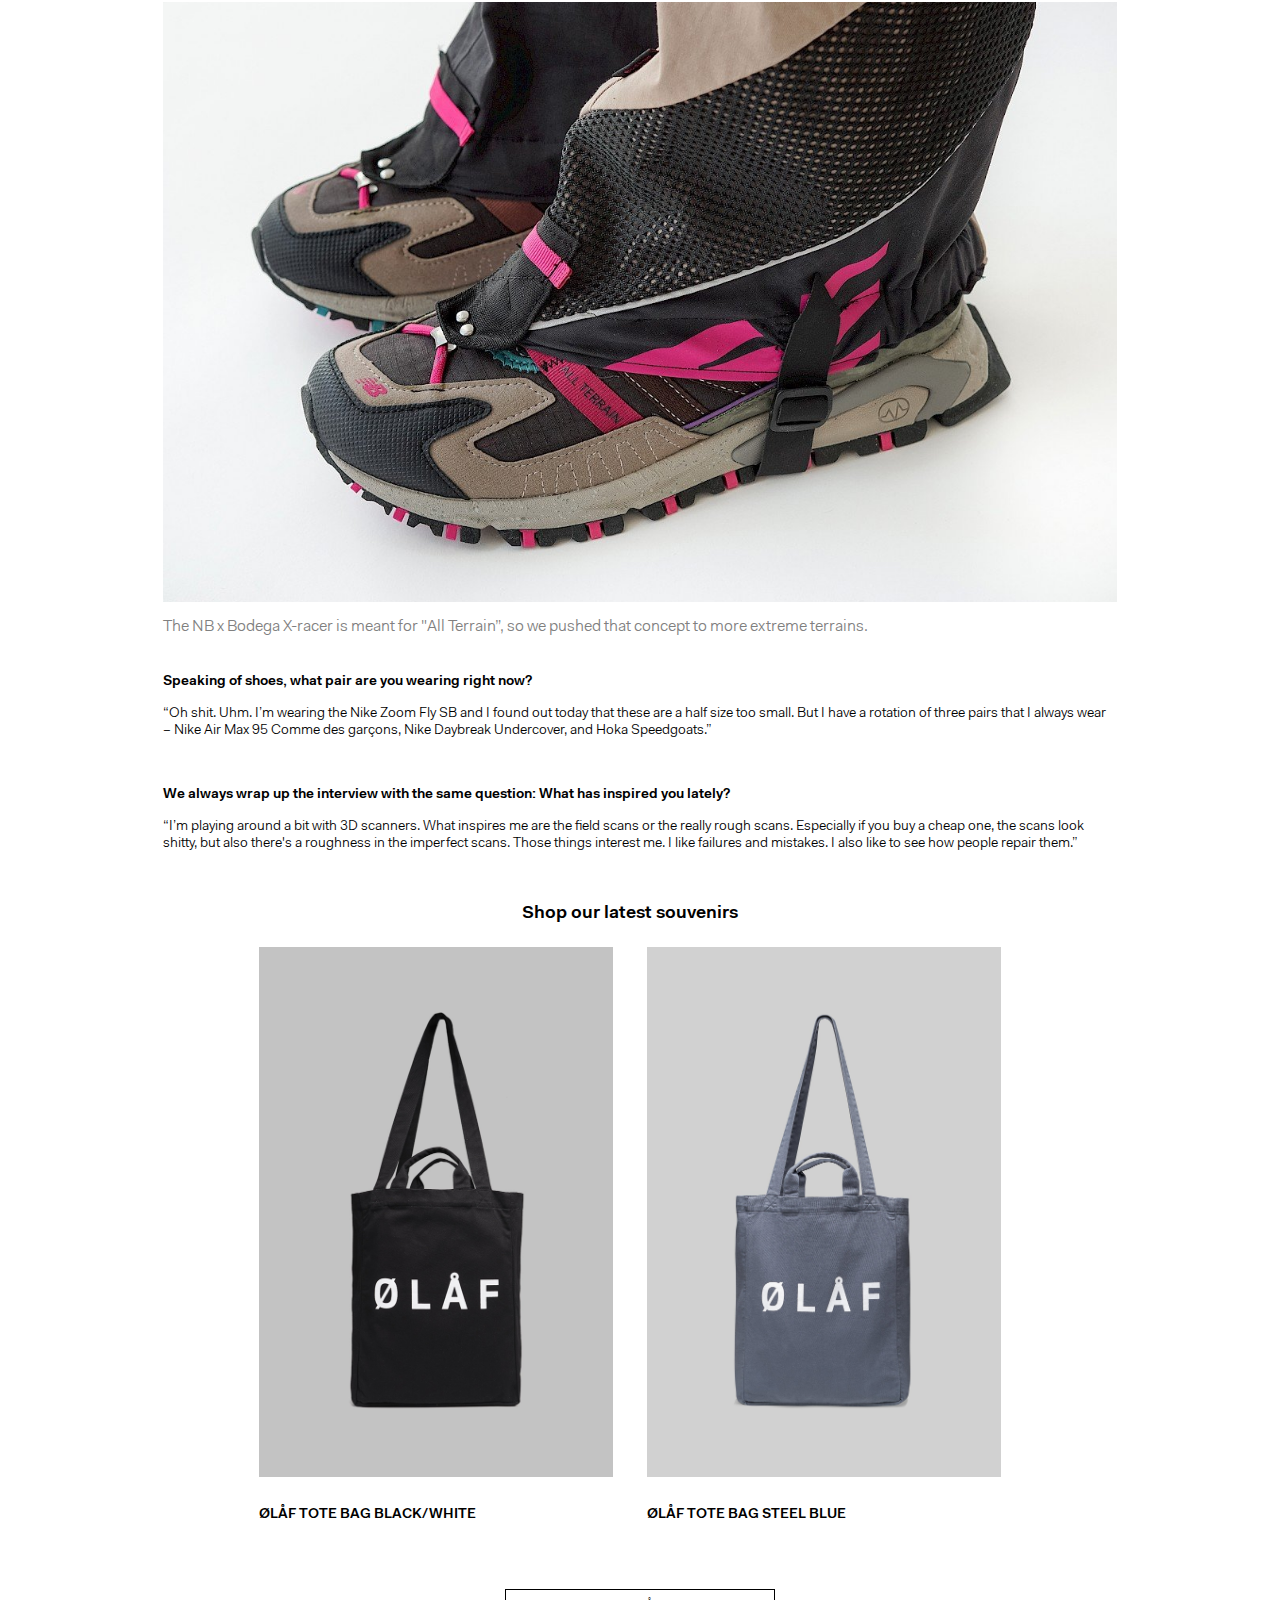
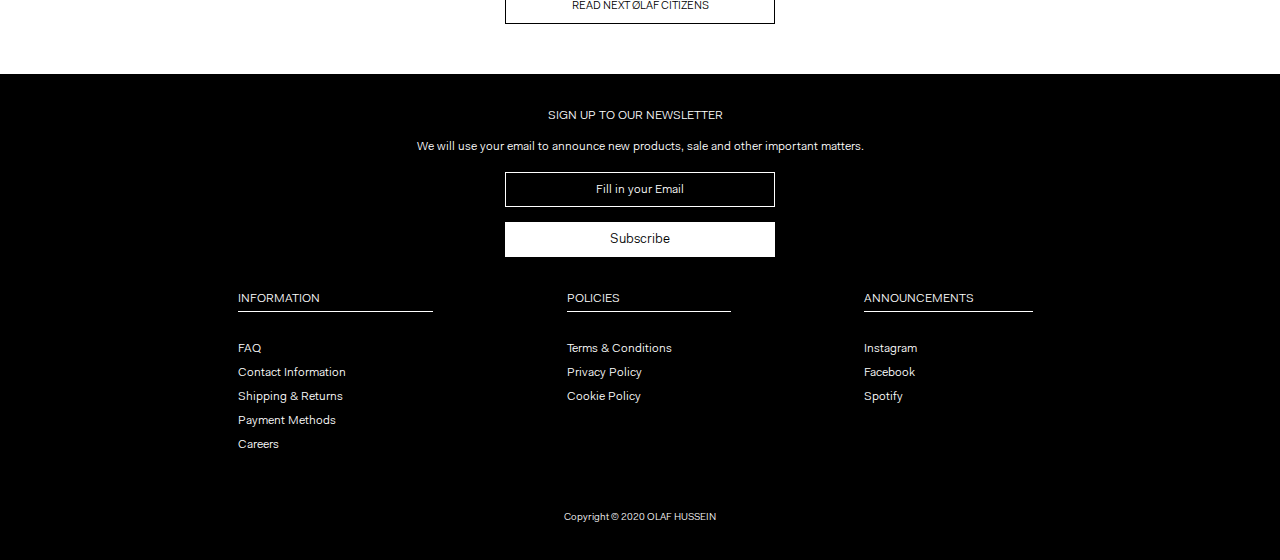
==== commit bc276d00: "Add files via upload" ====
--- a/citizens.html
+++ b/citizens.html
@@ -37,187 +37,131 @@
 
 				<li><a href="error.html">Info</a></li>
 				<li><a href="error.html">Account</a></li>
-
 			</ul>
-
 			<button><a href="error.html"><img src="images/contents/icon_cart.png" alt="Shopping Cart"></a></button>
 			<button><img src="images/contents/icon_menu.png" alt="Menu"></button> <!-- link moet zijn -->
 		</nav>
 	</header>
 
-
-
-
-
-
-
-
-
-
-
-	<main class="citizens">
+	<main>
+		<section>
+			<h1>ØLÅF CITIZENS: STUDIO HAGEL</h1>
+			<p>Text by Tiffany Chung</p>
+			<p>22 Sep 2020</p>
+			<img src="images/contents/olaf_citizens1.jpg" alt="Art: Studio Hagel">
+		</section>    		
 		<div>
 			<section>
-				<h1>ØLÅF CITIZENS: STUDIO HAGEL</h1>
-				<p>Text by Tiffany Chung</p>
-				<p>22 Sep 2020</p>
-				<img src="images/contents/olaf_citizens1.jpg" alt="Art: Studio Hagel">
-			</section>    
-
-			<section class="intro">
 				<p>The world has experienced a major upheaval in 2020 and everyone’s plans have been thrown off course. In these uncertain times, we can all learn to take a page from Mathieu Hagelaars’ book. The footwear designer and founder of Studio Hagel embraces the unexpected, isn’t afraid to change course, and finds innovative solutions in what others might see as mistakes. In this episode of Citizens, Mathieu shares how his experimental process has shaped the outcome of his projects and success of his studio.</p>
-			</section>
-			
-			<section>
-				<h3>Hey Mathieu, so you’ve said that you started your own studio because no one wanted to work with you. Now, you’ve worked with big international brands and great creative minds like Virgil Abloh, Daniel Arsham, Takashi Murukami. How does it feel to have come so far?</h2>
+			</section>			
+			<section>
+				<h3>Hey Mathieu, so you’ve said that you started your own studio because no one wanted to work with you. Now, you’ve worked with big international brands and great creative minds like Virgil Abloh, Daniel Arsham, Takashi Murukami. How does it feel to have come so far?</h3>
 				<p>“Well, I feel blessed of course. When I first started I never expected I would work with these kinds of creative superheroes. I never expected it. When I started my studio five and half years ago, I never thought I would go abroad. I thought I would work with Dutch brands, but I never imagined going international."</p>
 			</section>
-
-			<section>
-				<h3>Five and half years is fast.</h2>
+			<section>
+				<h3>Five and half years is fast.</h3>
 				<p>“Yeah, that’s record fast. I’m still amazed by it and it wasn’t planned like this. I didn’t say okay within five years I’m going to work with the names you just mentioned. But I did focus on what I really wanted to do and knew that I wanted to do it the best. And thanks to Instagram, I had a stage to show my ideas.”</p>
 			</section>
-
 			<section>
 				<img src="images/contents/citizens1.jpg" alt="Art work">
 				<h4>Wild concept made in collaboration with @opblaashelicopter &nbsp Right: Mathieu Hagelaars.</h4>
-			</section>
-			
+			</section>			
 			<section>
 				<h3>Do you find that Instagram really helped you get off the ground?</h3>
 				<p>“Yeah, sure. Still now people are asking me ‘Why are you sharing all your ideas?’ because people can just grab them from Instagram. But one of my best decisions was to share my ideas on Instagram. All the projects that I got came directly and indirectly from Instagram. It was the best way to start working and connecting with people."</p>
 			</section>
-
 			<section>
 				<img src="images/contents/citizens2.jpg" alt="Art work">
 				<h4>STUDIO HAGEL designed and made this pair of custom sneakers for the @TakashiMurakami's exhibition #sneakersforbreakfast at ComplexCon.</h4>
 			</section>
-
 			<section>
 				<h3>Looking back, is there anything that you wish you knew when you were first starting out? Any advice you would give your past self or anyone looking to start their own studio?</h3>
 				<p>“Man, that’s a question...I guess things are always going to be different from what you think. In the beginning, I had an idea that everything I was going to communicate, everything I was going to show, was going to be done by pen and paper. Everything had to be done the traditional way because that's how it was always done.That’s what I always had in my mind. My Instagram feed had to look like a clear story, so my wall had to look like a clear story. But when I said fuck it all, I’m going to do whatever I want and follow my intuition, far better ideas came out. And maybe my wall looked like a big mess, but I started to see a signature of what I was doing. In a way, I found my signature with a looser and freer approach.”</p>
 			</section>
-
 			<section>
 				<h3>Would you relate that to your ‘driven by experimentation’ process?</h3>
 				<p>“Yeah, exactly. Don’t be afraid to fail or make mistakes. Don’t be afraid when things turn out differently than what you had in mind.”</p>
 			</section>
-
 			<section>
 				<img src="images/contents/citizens3.jpg" alt="Art work">
 			</section>
-
 			<section>
 				<h3>Can you share any failures that you experienced?</h3>
 				<p>“Definitely. Product-wise, I had an idea to make moulds and I’m horrible at making moulds. I wanted to experiment with all kinds of resins and the whole studio became one big mess. It ended up making an interesting texture but that was it. It all stuck together. I ruined a really expensive resin and the shoes that were in it. Business-wise, you learn things the hard way, like reaching out to people who are more important than you thought. One failure, I forgot a really important meeting and remembered two days after it was scheduled. That’s one of those things you do once and then never ever again. Now, I'm always on time.”</p>
-			</section>
-			
+			</section>			
 			<section>
 				<img src="images/contents/citizens4.jpg" alt="Art work">
 				<h4>#Makersmondays.</h4>
 			</section>
-
 			<section>
 				<h3>Do you have any projects that you’re particularly proud of?</h3>
 				<p>“The very first shoe that I did with Virgil. I have really nice memories from that project. That was my “breakthrough moment”. It’s a horrible way to describe it but I would say that was my international breakthrough. Virgil reached out to me saying, ‘hey, I like the things that you’re doing and I want to make a shoe with you’ and that ended up being the Off-White Off-Courts. The way we approached it was super hands on and similar to my other Makers Monday projects. That shoe was a big success for Off-White and really good for my studio.”</p>
 			</section>
-
 			<section>
 				<h3>So, you probably learned a lot from that experience.</h3>
 				<p>“Oh yeah. Working with Virgil was a different approach. I never worked like that before with other art directors on past projects. Also, I got to be in the factories and go through the whole process from creation to prototyping. Everything.”</p>
 			</section>
-
 			<section>
 				<img src="images/contents/citizens5.jpg" alt="Art work">
 				<h4>Design and development men's footwear collection for Off-White. Working alongside with Virgil Abloh.</h4>
 			</section>
-
 			<section>
 				<h3>Are you working on anything exciting right now?</h3>
 				<p>“I’m working on my own brand. I’m really excited but it's also scary because it's your baby that you’re going to create. It’s also a super interesting subject to do research for because you’re going to ask yourself a lot of questions: What is the thing that people want to see from you? How are you going to challenge yourself? In what way are you going to stand out from what's already out there?. During Corona, I used the time to anaylze myself, think about my own brand and what I wanted to be or not be. That's the most exciting and difficult part.”</p>
 			</section>
-
 			<section>
 				<h3>It’s probably a big task to define yourself.</h3>
 				<p>“Exactly. I’m approaching it as an experiment. For me, it's more about this thing I want to do and hopefully I’m going to constantly improve it. Like I said in the beginning, you never know where it's going to go. So, I can't say this is the way I'm going to start my brand, this is the way it’s going to look, and this is the person who’s going to wear it. It’s not going to work that way. You’re always going to have pleasant surprises and mistakes, maybe some failures, but that's all part of the experiment. That’s the exciting thing.”</p>
 			</section>
-
 			<section>
 				<img src="images/contents/citizens6.jpg" alt="Art work">
 				<h4>#Makersmondays.</h4>
 			</section>
-
 			<section>
 				<h3>When you get a creative block, what do you do to get out of it?</h3>
 				<p>“I like cycling. I have a racing bike. It takes a long time and you're by yourself in a different environment. It’s meditative for me. So, it's a good way to rethink everything I’m doing. If you're stuck, move away, get away from it, and when you come back, you might have a different approach.”</p>
 			</section>
-
 			<section>
 				<h3>Do you see yourself expanding beyond footwear and experimenting with other clothing?</h3>
 				<p>“I believe in specialising. I think I’m still learning a lot from footwear and still have a lot to learn. There are still so many areas to explore when it comes to footwear. It’s a complicated product and that's also the challenge I have with footwear design. I’m not saying I’ll never do anything else. But right now, there are so many challenges in footwear for me to explore. Like different kinds of techniques and a whole spectrum of footwear – from women’s heels to men’s sandals. There’s so much to do in the world of footwear.”</p>
 			</section>
-
 			<section>
 				<img src="images/contents/citizens7.jpg" alt="Art work">
 				<h4>The NB x Bodega X-racer is meant for "All Terrain”, so we pushed that concept to more extreme terrains.</h4>
 			</section>
-
 			<section>
 				<h3>Speaking of shoes, what pair are you wearing right now?</h3>
 				<p>“Oh shit. Uhm. I’m wearing the Nike Zoom Fly SB and I found out today that these are a half size too small. But I have a rotation of three pairs that I always wear – Nike Air Max 95 Comme des garçons, Nike Daybreak Undercover, and Hoka Speedgoats.”</p>
 			</section>
-
 			<section>
 				<h3>We always wrap up the interview with the same question: What has inspired you lately?</h3>
 				<p>“I’m playing around a bit with 3D scanners. What inspires me are the field scans or the really rough scans. Especially if you buy a cheap one, the scans look shitty, but also there's a roughness in the imperfect scans. Those things interest me. I like failures and mistakes. I also like to see how people repair them.”</p>
 			</section>
-		</div>
-		
+		</div>		
 		<div>
 			<h3>Shop our latest souvenirs</h3>
-
-			<section>
-				<h3>ØLÅF TOTE BAG BLACK / WHITE</h3>
+			<a href="error.html">
+				<h3>ØLÅF TOTE BAG BLACK/WHITE</h3>
 				<img src="images/contents/tote_black_01.jpg" alt="Tote Bag Black">
-			</section>
-
-			<section>
+			</a>
+			<a href="error.html">
 				<h3>ØLÅF TOTE BAG STEEL BLUE</h3>
 				<img src="images/contents/totes_grey_01.jpg" alt="Tote Bag Steel">
-			</section>	
+			</a>	
 		</div>
+		<button id="scroll">
+			<h5>Read next ØLÅF CITIZENS</h5>
+		</button>
 	</main>
-
-
-
-
-
-
-
-
-
-
-
-
-
-
-
-
-
 
 	<footer>
 		<section>
 			<h4>Sign up to our newsletter</h4>
-			<p>We will use your email to announce new products, sale and other important matters.</p>
-			
+			<p>We will use your email to announce new products, sale and other important matters.</p>			
 			<input type="emailadress" name="email" placeholder="Fill in your Email" required>
 			<button type="submit">Subscribe</button>
-
 		</section>
-
-
-		<section>
-			
+		<section>			
 			<section>
 				<h2>Information</h2>
 				<p>-</p>
@@ -228,8 +172,7 @@
 					<li><a href="error.html">Payment Methods</a></li>
 					<li><a href="error.html">Careers</a></li>
 				</ul>
-			</section>
-			
+			</section>			
 			<section>
 				<h2>Policies</h2>
 				<p>-</p>
@@ -239,7 +182,6 @@
 					<li><a href="error.html">Cookie Policy</a></li>
 				</ul>
 			</section>
-
 			<section>
 				<h2>Announcements</h2>
 				<p>-</p>
@@ -250,11 +192,9 @@
 				</ul>
 			</section>
 		</section>
-
 		<p>Copyright &copy; 2020 OLAF HUSSEIN</p>
 	</footer>
 
 	<script src="scripts/script.js"></script>
-</body>
-	
+</body>	
 </html>
--- a/styles/style.css
+++ b/styles/style.css
@@ -2,11 +2,15 @@
 /********** IMPORT ***********/
 @font-face {
 	font-family: 'fakt';
-	src: url(typeface/FaktPro-Blond.ttf);
+	src: url(../typeface/FaktPro-Blond.ttf);
 }
 @font-face {
 	font-family: 'faktMedium';
-	src: url(typeface/FaktPro-Regluar.ttf);
+	src: url(../typeface/FaktPro-Normal.ttf);
+}
+@font-face {
+  font-family: 'faktBold';
+	src: url(../typeface/FaktPro-SemiBold.ttf);
 }
 
 /*********** PRE-SETS ***********/
@@ -20,7 +24,9 @@
 
 
 
-/****************************>>> HEADER <<<******************************/
+/**************************************************************************************************************************
+>>>>>>>>>> HEADER <<<<<<<<<<
+**************************************************************************************************************************/
 
 header {
   position: sticky;
@@ -35,16 +41,8 @@
   justify-content: center;
   background-color: black;
   padding: 8px;
-  /* display: relative; */
-}
-
-header section:first-of-type button img {
-  height: 12px;
-  width: auto;
-  /* display: absolute; */
-  /* right: 0px; */
-  /* display: none; */
-}
+}
+
 header section:first-of-type button {
   background: transparent;
   border: none;
@@ -54,14 +52,19 @@
   right: 10px;
 }
 
+header section:first-of-type button img {
+  height: 12px;
+  width: auto;
+}
+
 header > section:first-of-type.ontzichtbaar {
   display: none;
 }
 
-
 header nav {
   display: flex;
   justify-content: space-between;
+  align-items: flex-start;
   /* flex-direction: row-reverse; */
   background-color: white;
   align-items: center;
@@ -93,17 +96,17 @@
 }
 
 header nav ul a {
-  color: black;
   text-decoration: none;
   font-size: 14px;
   padding: 14px;
+  color: white;
+  opacity: 0%;
+  transition: .3s;
 }
 
 header nav a:first-of-type img {
   height: auto;
   max-width: 100px;
-  /* padding: 0 10px 0 10px; */
-  
 }
 
 header nav button {
@@ -112,7 +115,6 @@
   outline: none;
 }
 
-
 header nav button a img {
   width: 20px;
   height: 19px;
@@ -127,49 +129,6 @@
   order: -1;
 }
 
-nav ul li a {
-  color: white;
-  opacity: 0%;
-  transition: .3s;
-}
-
-
-
-/****** VOOR DE 2 VERSCHILLENDE UL's *******/
-
-/* nav ul:first-of-type {
-  order: 1;
-}
-nav ul:last-of-type {
-  order: 3;
-}
-nav a:first-of-type {
-  order: 2;
-}
-nav button:first-of-type {
-  order: 4;
-}
-nav button:last-of-type {
-  display: none;
-  order: -1;
-} */
-
-/* 
-@media screen and (max-width: 798px) {
-  body {
-    overflow-x: hidden;
-  }
-
-
-
-  nav ul li a {
-    color: white;
-    opacity: 0%;
-    transition: 3s; /***>>>>>> WERKT NOG NIET <<<<*/
-
-
-
-
 nav ul.zichtbaar {
   transform: translateX(0);
 }
@@ -177,56 +136,13 @@
   opacity: 100%;
 }
 
-
-
-
-
-
-
-
-
-@media screen and (min-width: 798px) {
-
-  nav button:last-of-type {
-    display: none;
-  }
-
-
-
-} 
-
-
-
-
-
-
-
-
-
-
-
-
-
-
-
-
-
-
 /****************************>>> HEADER END <<<******************************/
 
-/* main section:first-of-type {
-  background-image: url("//images/contents/Banner_Men.jpg");
-  width: 50%;
-} */
-
-/* background-image: url("//images/contents/Banner_Women.jpg"); */
-
-
-
-
-
-/****************************>>> MAIN <<<******************************/
-
+
+
+/**************************************************************************************************************************
+>>>>>>>>>> MAIN <<<<<<<<<<
+**************************************************************************************************************************/
 
 main {
   overflow-x: hidden;
@@ -246,7 +162,6 @@
 main nav img{
   width: 100%;
 }
-
 
 main>nav>a>h2{
   position: absolute;
@@ -258,14 +173,16 @@
   display: flex;
   justify-content: center;
   align-items: center;
+  font-family: sans-serif;
 
   text-decoration: none;
   -webkit-text-stroke: 1.5px white;
   -webkit-text-fill-color: transparent;
   font-size: 4.5em;
-  font-weight: 700;
+  font-weight: 900;
   text-transform:uppercase;
 }
+
 main>nav>a:last-of-type>h2 {
   transform: scaleX(.75);
 }
@@ -276,96 +193,41 @@
 
 main nav a:focus h2{
   -webkit-text-stroke: 1.5px rgb(48, 75, 114);
-} /* WERKT NOG NIET ###>>> deze 2 in javascript maken omdat ik event listener op a nodig heb */
-
-
-
-@media screen and (min-width: 640px) {
-  
-  main>nav>a:last-of-type>h2 {
-    transform: scaleX(.8);
-  }
-  main>nav>a>h2{
-    font-size: 6.2em;
-  }
-
-
-}
-/* .citizens div{ 
-  max-width: 45vw;
-  margin: 20px 10px 0 10px;
-  flex-direction: row;
-  flex-wrap: wrap; */
-/*   
-  object-fit: cover;
-  width: 300px;
-  height: 330px; */
-
-
-
-
-
-/* 
-.citizens div p {
-  max-width: 150px;
-  background-color: cornflowerblue;
-}
-.citizens div p:first-of-type {
-  width: 65px;
-  background-color: coral;
-}
-.citizens div:first-of-type img {
-  width: max-content;
-  max-width: 40vw;
-  height: 200px;
-}
-.citizens div:last-of-type img {
-  width: max-content;
-  max-width: 40vw;
-  height: 240px;
-  
-} */
-
-
-
-
+}
 
 main>section:first-of-type {
   padding: .7em;
 }
 
 
-/***** GRID *****/
+/****>>> GRID <<<****/
 
 .spotlightProducts {
   display: grid;
   grid-template-columns: 1fr 1fr;
-  grid-template-rows: auto 1fr 1fr 1fr 60vw;
+  grid-template-rows: auto auto auto auto 60vw;
   grid-gap: .5em;
-  /***** MOET NOG DOEN: @MEDIA *****/
 }
 
 .spotlightProducts a {
   text-decoration: none;
   color: black;
   display: flex;
-  flex-direction: row;
-  flex-wrap: wrap;
+  flex-flow: row wrap;
   justify-content: space-between;
+  grid-template-columns: 1fr;
 }
 
 .spotlightProducts h2 {
   font-size: 1em;
   font-weight: 300;
-  justify-content: flex-start;
   max-width: calc(100% - 50px);
-  margin-bottom: 15px;
+  min-height: 40px;
   font-size: 13px;
 }
+
 .spotlightProducts p {
   max-width: 50px;
-  /* border: dotted 2px red; */
-  justify-content: flex-end;
   font-family: 'faktMedium', sans-serif;
   font-size: 13px;
 }
@@ -376,16 +238,10 @@
   max-height: 700px;
   order: -1;
   margin-bottom: 15px;
-}
-
-
-
-
-/* main>section:first-of-type>a:first-of-type{
-  display: flex;
-  flex-direction: column;
-  align-content: flex-start;
-} */
+  grid-column: 1/-1;
+  object-fit: contain;
+}
+
 main>section:first-of-type>a:first-of-type, main>section:first-of-type>a:nth-of-type(2) {
   padding: 1em 0 calc(1em + 2vw) 0;
   display: flex;
@@ -400,32 +256,29 @@
 }
 
 main>section:first-of-type>a:first-of-type>p, main>section:first-of-type>a:nth-of-type(2)>p{
-  /* border: dotted 2px red; */
   max-width: none;
   width: 70px;
   padding-bottom: .45em;
 }
+
 main>section:first-of-type>a:first-of-type>h3, main>section:first-of-type>a:nth-of-type(2)>h3{
-  /* border: dotted 2px red; */
   max-width: 100%;
   text-transform: uppercase;
   font-size: 14px;
   padding-right: 15px;
 }
 
-
 main>section>a:nth-last-of-type(2), main>section>a:last-of-type {
-    align-content: flex-start;
-    padding-top: 50px;
+  align-content: flex-start;
+  padding-top: 50px;
 }
 
 main>section>a h5 {
   text-transform: uppercase;
   padding-bottom: 5px;
   border-bottom: solid 1px black;
-  /* flex-wrap: nowrap;
-  flex-direction: column; */
-}
+}
+
 main>section>a:nth-last-of-type(2)>p, main>section>a:last-of-type>p{
   min-width: 40vw;
   padding-top: 10px;
@@ -438,32 +291,13 @@
 }
 
 
-
-
-
-
-
-
-
-
-
-
-
-
 /****************************>>> MAIN END <<<******************************/
 
 
 
-
-
-
-
-
-
-
-
-
-/****************************>>> FOOTER <<<******************************/
+/**************************************************************************************************************************
+>>>>>>>>>> FOOTER <<<<<<<<<<
+**************************************************************************************************************************/
 
 footer {
   background-color: black;
@@ -526,12 +360,6 @@
 }
 
 
-
-
-
-
-
-
 /****>>> Fold out menu <<<****/
 
 footer>section>section {
@@ -550,6 +378,7 @@
   font-size: 12px;
   text-transform: uppercase;
 }
+
 footer>section>section h2:hover {
   color: rgb(212, 212, 212);
 }
@@ -557,20 +386,19 @@
 footer>section>section>ul>li>a:hover {
   color: rgb(212, 212, 212);
 }
+
 footer>section>section>ul>li {
   padding-top: 10px;
 }
+
 footer>section>section>ul {
   list-style: none;
   display: none;
 }
+
 footer>section>section>ul.laatZien {
   display: unset;
 }
-/* .laatZien {
-  display: visible;
-} */
-
 
 footer>section>section>ul>li:last-of-type {
   padding-bottom: 30px;
@@ -584,8 +412,6 @@
 footer section>section>p {
   align-self: center;
   font-size: 16px;
-
-  /* transform-origin: rotate(12deg); */
   color: white;
 }
 
@@ -594,71 +420,154 @@
   flex-flow: row wrap;
   justify-content: space-between;
 }
+
 footer>section:last-of-type>section:nth-of-type(2) {
   display: flex;
   flex-flow: row wrap;
   justify-content: space-between;
 }
+
 footer>section:last-of-type>section:last-of-type {
   display: flex;
   flex-flow: row wrap;
   justify-content: space-between;
 }
 
-
-
-
-
-
 footer>p {
   align-self: center;
-  /* border: dotted 2px rgb(73, 16, 75); */
   font-size: 10px;
   padding: 20px 0 27px 0;
 }
 
 
-
-
-
+/****************************>>> FOOTER END <<<******************************/
+
+
+
+/**************************************************************************************************************************
+>>>>>>>>>> @MEDIA <<<<<<<<<<
+**************************************************************************************************************************/
+
+@media screen and (min-width: 640px) {
+  
+  /****** MAIN ******/
+
+  main>nav>a:last-of-type>h2 {
+    transform: scaleX(.8);
+  }
+  main>nav>a>h2{
+    font-size: 6.2em;
+  }
+}
+
+@media screen and (min-width: 798px) {
+
+  /****** HEADER ******/
+
+  header nav {
+    display: flex;
+    justify-content: space-between;
+  }
+
+  header nav button:last-of-type {
+    display: none;
+  }
+
+  header nav ul {
+    position: static;
+    left: auto;
+    top: auto;
+    height: auto;
+    background-color: transparent;
+    flex-direction: row;
+    align-items: center;
+    width: auto;
+    transform: none;
+    padding: 0;
+  }
+  header nav ul li {
+    margin-bottom: 0;
+  }
+
+  header nav ul a {
+    display: block;
+    color: black;
+    opacity: 100%;
+  }
+  
+
+  /****** MAIN ******/
+
+  main>nav>a:last-of-type>h2 {
+    transform: scaleX(1);
+  }
+
+
+  /****** FOOTER ******/
+
+  footer>section>section>ul {
+    display: unset;
+  }
+  footer>section:last-of-type>section {
+    padding: 0 20px 10px 20px;
+  }
+  footer>section:last-of-type {
+    max-width: 80%;
+    display: flex;
+    align-items: flex-start;
+    justify-content: space-evenly;
+  }
+
+  footer>section>section {
+    border-top: none;
+  } 
+  footer>section>section>p {
+    display: none;
+  }
+  footer>section>section>h2 {
+    padding: 0 15px 5px 0;
+    margin-bottom: 20px;
+    border-bottom: solid 1px white;
+  }
+  footer>section:last-of-type {
+    border-bottom: none;
+  }
+
+} 
+
+
+/****************************>>> @MEDIA END <<<******************************/
+
+
+
+/**************************************************************************************************************************
+>>>>>>>>>> EXTRA'S <<<<<<<<<<
+**************************************************************************************************************************/
 
 
 
 /****>>> ERROR PAGE <<<****/
 
 .error {
+  display: block;
   justify-content: center;
   text-align: center;
-  margin-bottom: 200px;
+  margin: 70px 50px 20px 50px;
+  text-decoration: none;
+  color: #333;
 }
 
 .error main {
-  height: calc(100vh - 470px);
+  max-height: calc(100vh - 470px);
   padding: 20vw;
-}
-.error div {
-  float: right;
-  width: 300px;
-  border: 3px solid #73AD21;
-  padding: 10px;
-}
-
-
-
-
-
-
-
-
-
-
-
-
-
-
-
-
-
-
-
-
+  overflow-y: hidden;
+}
+
+a.error {
+  display: inline-block;
+  width: 270px;
+  height: 35px;
+  margin: 50px calc(50% - 135px) 70px calc(50% - 135px);
+  border: solid 1px black;
+  padding: 8px;
+}
--- a/styles/style2.css
+++ b/styles/style2.css
@@ -1,94 +1,189 @@
 /****************************>>> CITIZENS PAGE <<<******************************/
+* main {
+  font-size: 16px;
+}
 
-.citizens div>section {
-    display: block;
+main div>section {
+  display: block;
+}
+  
+main>div {
+  display: grid;
+  grid-template-columns: 1fr 1fr;
+  grid-template-rows: auto;
+    
+  grid-gap: .5em;
+  /* margin-top: 50px; */
+
+  width: calc(100% - 1.4em);
+}
+  
+/* main section {
+  grid-column-start: 1;
+  grid-column-end: 3;
+} */
+  
+main div{
+  display: flex;
+  flex-flow: column nowrap;
+  align-self: center;
+  /* border: dotted 1px red; */
+  margin: 0 auto;
+}
+
+main img {
+  width: 100%;
+  order: -3;
+  max-height: 70vh;
+  object-fit: cover;
+}
+main div>section>img {
+    padding: 20px 0 10px 0;
+}
+
+main>section:first-of-type {
+  display: block;
+  position: relative;
+  width: 100vw;
+  padding: 0;
+}
+
+/* main>section {
+  max-width: calc(100vw - 11.4em);
+  margin: auto;
+  padding: 20px 15px 20px 15px;
+} */
+
+main {
+  /* margin: 0 10px 0 10px; */
+  font-size: 14px;
+}
+
+main>section:first-of-type {
+  display: flex;
+  flex-direction: column;
+  margin-bottom: 30px;
+  text-align: center;
+}
+main>section:first-of-type img {
+  padding-bottom: 10px;
+}
+
+
+main h1 {
+  order: -1;
+  font-weight: 500;
+}
+main h3 {
+  margin: 30px 0 15px 0;
+  font-family: 'faktBold';
+  order: -3;
+  font-size: 14px;
+}
+main h4 {
+  font-size: 16px;
+  color: grey;
+  order: 3;
+}
+main p {
+  margin: 10px 0 10px 0;
+  font-size: 14px;
+}
+main p:first-of-type {
+  order: -2;
+  font-weight: 500;
+}
+main>div:first-of-type>section:first-of-type>p {
+  font-family: 'fakt';
+  font-size: 16px;
+}
+
+main div:last-of-type>h3{
+  width: 100%;
+  text-align: center;
+  font-weight: 200;
+  font-size: 18px;
+}
+main div:last-of-type {
+  display: flex;
+  flex-flow: row wrap;
+  justify-content: center;
+  margin: 10px 0 30px 0;
+  /* align-content: space-between; */
+}
+main div:last-of-type>a {
+  width: 40%;
+  display: flex;
+  flex-direction: column-reverse;
+  text-decoration: none;
+  color: black;
+}
+main div:last-of-type>a:hover {
+  color: rgb(73, 73, 73);
+}
+main div:last-of-type>a {
+  width: 40%;
+  display: flex;
+  flex-direction: column-reverse;
+  text-decoration: none;
+  color: black;
+  padding: 0 calc(1px + 1vw);
+}
+
+main button {
+  display: block;
+  width: 270px;
+  height: 35px;
+  margin: 50px auto;
+  border-radius: 0;
+  border: solid black 1px;
+  background-color: white;
+  text-transform: uppercase;
+  outline: none;
+}
+
+
+
+
+
+
+
+
+
+
+
+
+
+@media screen and (min-width: 798px){
+  main div{
+    /* max-width: 80vw; */
+    padding: 0 12vw;
   }
-  
-  .citizens div {
-    display: grid;
-    grid-template-columns: 1fr 1fr;
-    grid-template-rows: auto;
-    
-    grid-gap: .5em;
-    margin-top: 50px;
+  main>div:first-of-type{
+    padding-top: 20px;
   }
-  
-  .citizens section {
-    grid-column-start: 1;
-    grid-column-end: 3;
+  main>section:first-of-type {
+    /* position: absolute; */
+    /* left: 0;
+    top: 59px; */
+    width: 100vw;
+    padding-bottom: 20px;
+    font-size: 16px;
   }
-  
-  .citizens main{
-    width: calc(100% - 1.4em);
+  main>section:first-of-type img {
+    padding: 0;
+    max-height: 60vh;
+    margin-bottom: 20px;
+  }
+
+  main>section:first-of-type {
     display: flex;
-    flex-flow: row nowrap;
-    padding: 50px;
-  }
-  
-  .citizens img {
-    width: 100%;
-    order: -3;
-    padding: 20px 0 10px 0;
-  }
-  
-  .citizens main>section {
-    max-width: calc(100vw - 11.4em);
-    margin: auto;
-    padding: 20px 15px 20px 15px;
-  }
-  
-  .citizens section:first-of-type {
-    display: flex;
-    flex-direction: column;
+    flex-flow: row wrap;
+    justify-content: space-evenly;
+    align-items: center;
     margin-bottom: 30px;
     text-align: center;
   }
-  
-  .citizens {
-    margin: 0 10px 0 10px;
-    font-size: 14px;
-  }
-  .citizens h1 {
-    order: -1;
-    font-weight: 500;
-  }
-  .citizens h3 {
-    margin: 30px 0 15px 0;
-    font-weight: 600;
-    order: -3;
-    font-size: 14px;
-  }
-  .citizens h4 {
-    font-size: 16px;
-    color: grey;
-    order: 3;
-  }
-  .citizens p {
-    margin: 10px 0 10px 0;
-  
-  }
-  .citizens p:first-of-type {
-    order: -2;
-    font-weight: 500;
-  }
-  
-  .intro p{
-    font-size: 18px;
-    font-weight: 100;
-  }
-  
-div:last-of-type section {
-  width: 40%;
-}
-div:last-of-type h3{
-  width: 100%;
-  text-align: center;
-  font-weight: 200;
-}
 
-div:last-of-type {
-  display: flex;
-  flex-flow: row wrap;
-  justify-content: center;
-}
 
+}